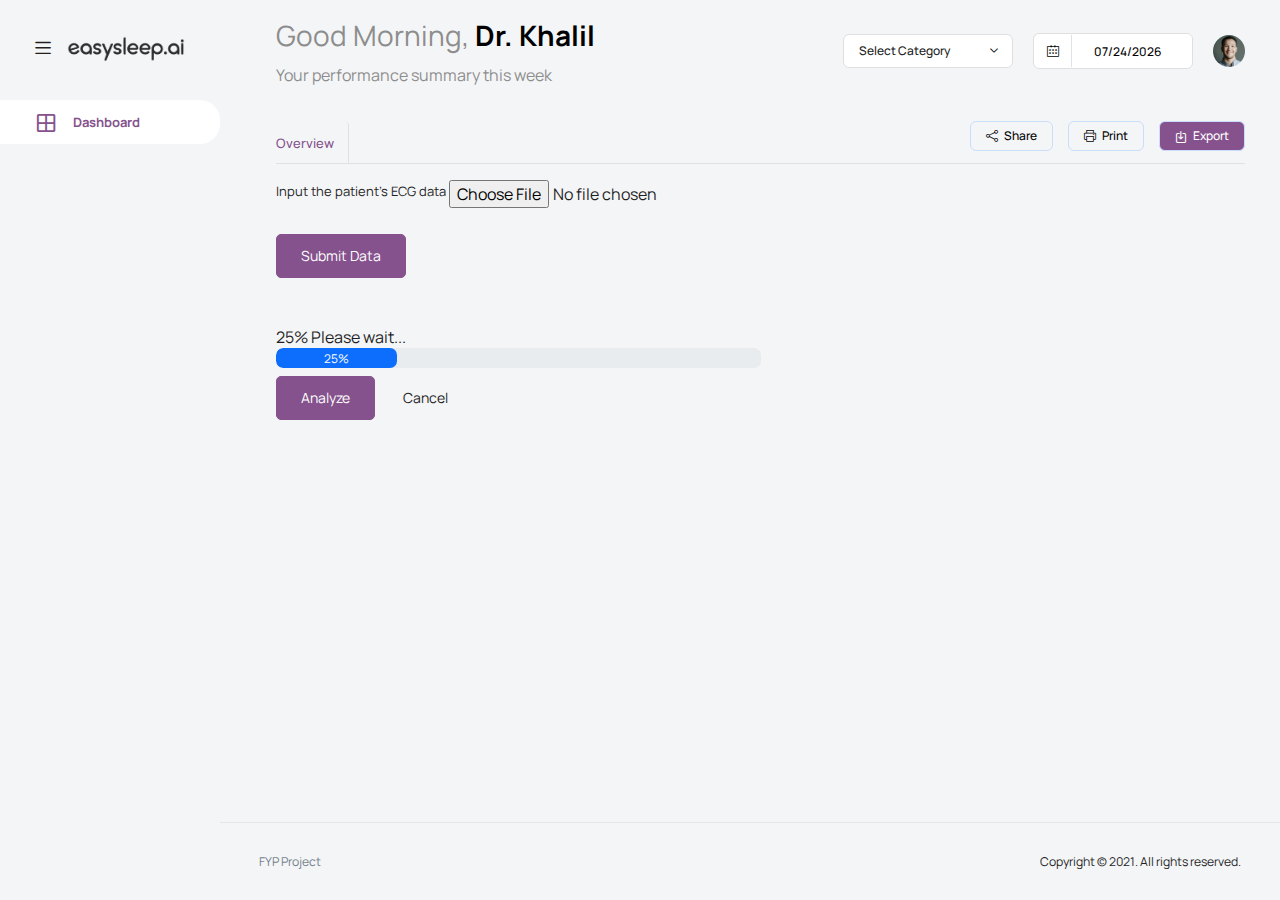
==== index.html @ 38a2d221 "Initial" ====
<!DOCTYPE html>
<html lang="en">

<head>
  <!-- Required meta tags -->
  <meta charset="utf-8">
  <meta name="viewport" content="width=device-width, initial-scale=1, shrink-to-fit=no">
  <title>EasySleep.ai</title>
  <!-- plugins:css -->
  <link rel="stylesheet" href="vendors/feather/feather.css">
  <link rel="stylesheet" href="vendors/mdi/css/materialdesignicons.min.css">
  <link rel="stylesheet" href="vendors/ti-icons/css/themify-icons.css">
  <link rel="stylesheet" href="vendors/typicons/typicons.css">
  <link rel="stylesheet" href="vendors/simple-line-icons/css/simple-line-icons.css">
  <link rel="stylesheet" href="vendors/css/vendor.bundle.base.css">
  <!-- endinject -->
  <!-- Plugin css for this page -->
  <link rel="stylesheet" href="vendors/datatables.net-bs4/dataTables.bootstrap4.css">
  <link rel="stylesheet" href="js/select.dataTables.min.css">
  <!-- End plugin css for this page -->
  <!-- inject:css -->
  <link rel="stylesheet" href="css/vertical-layout-light/style.css">
  <!-- endinject -->
  <link rel="shortcut icon" href="images/favicon.png" />
</head>
<body>
  <div class="container-scroller"> 
    <!-- partial:partials/_navbar.html -->
    <nav class="navbar default-layout col-lg-12 col-12 p-0 fixed-top d-flex align-items-top flex-row">
      <div class="text-center navbar-brand-wrapper d-flex align-items-center justify-content-start">
        <div class="me-3">
          <button class="navbar-toggler navbar-toggler align-self-center" type="button" data-bs-toggle="minimize">
            <span class="icon-menu"></span>
          </button>
        </div>
        <div>
          <a class="navbar-brand brand-logo" href="index.html">
            <img src="images/logo-b.png" alt="logo" />
          </a>
          <a class="navbar-brand brand-logo-mini" href="index.html">
            <img src="images/logo-mini.svg" alt="logo" />
          </a>
        </div>
      </div>
      <div class="navbar-menu-wrapper d-flex align-items-top"> 
        <ul class="navbar-nav">
          <li class="nav-item font-weight-semibold d-none d-lg-block ms-0">
            <h1 class="welcome-text">Good Morning, <span class="text-black fw-bold">Dr. Khalil</span></h1>
            <h3 class="welcome-sub-text">Your performance summary this week </h3>
          </li>
        </ul>
        <ul class="navbar-nav ms-auto">
          <li class="nav-item dropdown d-none d-lg-block">
            <a class="nav-link dropdown-bordered dropdown-toggle dropdown-toggle-split" id="messageDropdown" href="#" data-bs-toggle="dropdown" aria-expanded="false"> Select Category </a>
            <div class="dropdown-menu dropdown-menu-right navbar-dropdown preview-list pb-0" aria-labelledby="messageDropdown">
              <a class="dropdown-item py-3" >
                <p class="mb-0 font-weight-medium float-left">Select category</p>
              </a>
              <div class="dropdown-divider"></div>
              <a class="dropdown-item preview-item">
                <div class="preview-item-content flex-grow py-2">
                  <p class="preview-subject ellipsis font-weight-medium text-dark">Bootstrap Bundle </p>
                  <p class="fw-light small-text mb-0">This is a Bundle featuring 16 unique dashboards</p>
                </div>
              </a>
              <a class="dropdown-item preview-item">
                <div class="preview-item-content flex-grow py-2">
                  <p class="preview-subject ellipsis font-weight-medium text-dark">Angular Bundle</p>
                  <p class="fw-light small-text mb-0">Everything you’ll ever need for your Angular projects</p>
                </div>
              </a>
              <a class="dropdown-item preview-item">
                <div class="preview-item-content flex-grow py-2">
                  <p class="preview-subject ellipsis font-weight-medium text-dark">VUE Bundle</p>
                  <p class="fw-light small-text mb-0">Bundle of 6 Premium Vue Admin Dashboard</p>
                </div>
              </a>
              <a class="dropdown-item preview-item">
                <div class="preview-item-content flex-grow py-2">
                  <p class="preview-subject ellipsis font-weight-medium text-dark">React Bundle</p>
                  <p class="fw-light small-text mb-0">Bundle of 8 Premium React Admin Dashboard</p>
                </div>
              </a>
            </div>
          </li>
          <li class="nav-item d-none d-lg-block">
            <div id="datepicker-popup" class="input-group date datepicker navbar-date-picker">
              <span class="input-group-addon input-group-prepend border-right">
                <span class="icon-calendar input-group-text calendar-icon"></span>
              </span>
              <input type="text" class="form-control">
            </div>
          </li>
          <li class="nav-item dropdown d-none d-lg-block user-dropdown">
            <a class="nav-link" id="UserDropdown" href="#" data-bs-toggle="dropdown" aria-expanded="false">
              <img class="img-xs rounded-circle" src="images/faces/face8.jpg" alt="Profile image"> </a>
            <div class="dropdown-menu dropdown-menu-right navbar-dropdown" aria-labelledby="UserDropdown">
              <div class="dropdown-header text-center">
                <img class="img-md rounded-circle" src="images/faces/face8.jpg" alt="Profile image">
                <p class="mb-1 mt-3 font-weight-semibold">Arshad Khalil</p>
                <p class="fw-light text-muted mb-0">arshad.khalil@gmail.com</p>
              </div>
              <!-- <a class="dropdown-item"><i class="dropdown-item-icon mdi mdi-account-outline text-primary me-2"></i> My Profile <span class="badge badge-pill badge-danger">1</span></a>
              <a class="dropdown-item"><i class="dropdown-item-icon mdi mdi-message-text-outline text-primary me-2"></i> Messages</a>
              <a class="dropdown-item"><i class="dropdown-item-icon mdi mdi-calendar-check-outline text-primary me-2"></i> Activity</a>
              <a class="dropdown-item"><i class="dropdown-item-icon mdi mdi-help-circle-outline text-primary me-2"></i> FAQ</a> -->
              <a href="/pages/samples/login.html" class="dropdown-item"><i class="dropdown-item-icon mdi mdi-power text-primary me-2"></i>Sign Out</a>
            </div>
          </li>
        </ul>
        <button class="navbar-toggler navbar-toggler-right d-lg-none align-self-center" type="button" data-bs-toggle="offcanvas">
          <span class="mdi mdi-menu"></span>
        </button>
      </div>
    </nav>
    <!-- partial -->
    <div class="container-fluid page-body-wrapper">
      <!-- partial:partials/_settings-panel.html -->
      <div class="theme-setting-wrapper">
        <div id="theme-settings" class="settings-panel">
          <i class="settings-close ti-close"></i>
          <p class="settings-heading">SIDEBAR SKINS</p>
          <div class="sidebar-bg-options selected" id="sidebar-light-theme"><div class="img-ss rounded-circle bg-light border me-3"></div>Light</div>
          <div class="sidebar-bg-options" id="sidebar-dark-theme"><div class="img-ss rounded-circle bg-dark border me-3"></div>Dark</div>
          <p class="settings-heading mt-2">HEADER SKINS</p>
          <div class="color-tiles mx-0 px-4">
            <div class="tiles success"></div>
            <div class="tiles warning"></div>
            <div class="tiles danger"></div>
            <div class="tiles info"></div>
            <div class="tiles dark"></div>
            <div class="tiles default"></div>
          </div>
        </div>
      </div>
      <div id="right-sidebar" class="settings-panel">
        <i class="settings-close ti-close"></i>
        <ul class="nav nav-tabs border-top" id="setting-panel" role="tablist">
          <li class="nav-item">
            <a class="nav-link active" id="todo-tab" data-bs-toggle="tab" href="#todo-section" role="tab" aria-controls="todo-section" aria-expanded="true">TO DO LIST</a>
          </li>
          <li class="nav-item">
            <a class="nav-link" id="chats-tab" data-bs-toggle="tab" href="#chats-section" role="tab" aria-controls="chats-section">CHATS</a>
          </li>
        </ul>
        <div class="tab-content" id="setting-content">
          <div class="tab-pane fade show active scroll-wrapper" id="todo-section" role="tabpanel" aria-labelledby="todo-section">
            <div class="add-items d-flex px-3 mb-0">
              <form class="form w-100">
                <div class="form-group d-flex">
                  <input type="text" class="form-control todo-list-input" placeholder="Add To-do">
                  <button type="submit" class="add btn btn-primary todo-list-add-btn" id="add-task">Add</button>
                </div>
              </form>
            </div>
            <div class="list-wrapper px-3">
              <ul class="d-flex flex-column-reverse todo-list">
                <li>
                  <div class="form-check">
                    <label class="form-check-label">
                      <input class="checkbox" type="checkbox">
                      Team review meeting at 3.00 PM
                    </label>
                  </div>
                  <i class="remove ti-close"></i>
                </li>
                <li>
                  <div class="form-check">
                    <label class="form-check-label">
                      <input class="checkbox" type="checkbox">
                      Prepare for presentation
                    </label>
                  </div>
                  <i class="remove ti-close"></i>
                </li>
                <li>
                  <div class="form-check">
                    <label class="form-check-label">
                      <input class="checkbox" type="checkbox">
                      Resolve all the low priority tickets due today
                    </label>
                  </div>
                  <i class="remove ti-close"></i>
                </li>
                <li class="completed">
                  <div class="form-check">
                    <label class="form-check-label">
                      <input class="checkbox" type="checkbox" checked>
                      Schedule meeting for next week
                    </label>
                  </div>
                  <i class="remove ti-close"></i>
                </li>
                <li class="completed">
                  <div class="form-check">
                    <label class="form-check-label">
                      <input class="checkbox" type="checkbox" checked>
                      Project review
                    </label>
                  </div>
                  <i class="remove ti-close"></i>
                </li>
              </ul>
            </div>
            <h4 class="px-3 text-muted mt-5 fw-light mb-0">Events</h4>
            <div class="events pt-4 px-3">
              <div class="wrapper d-flex mb-2">
                <i class="ti-control-record text-primary me-2"></i>
                <span>Feb 11 2018</span>
              </div>
              <p class="mb-0 font-weight-thin text-gray">Creating component page build a js</p>
              <p class="text-gray mb-0">The total number of sessions</p>
            </div>
            <div class="events pt-4 px-3">
              <div class="wrapper d-flex mb-2">
                <i class="ti-control-record text-primary me-2"></i>
                <span>Feb 7 2018</span>
              </div>
              <p class="mb-0 font-weight-thin text-gray">Meeting with Alisa</p>
              <p class="text-gray mb-0 ">Call Sarah Graves</p>
            </div>
          </div>
          <!-- To do section tab ends -->
          <div class="tab-pane fade" id="chats-section" role="tabpanel" aria-labelledby="chats-section">
            <div class="d-flex align-items-center justify-content-between border-bottom">
              <p class="settings-heading border-top-0 mb-3 pl-3 pt-0 border-bottom-0 pb-0">Friends</p>
              <small class="settings-heading border-top-0 mb-3 pt-0 border-bottom-0 pb-0 pr-3 fw-normal">See All</small>
            </div>
            <ul class="chat-list">
              <li class="list active">
                <div class="profile"><img src="images/faces/face1.jpg" alt="image"><span class="online"></span></div>
                <div class="info">
                  <p>Thomas Douglas</p>
                  <p>Available</p>
                </div>
                <small class="text-muted my-auto">19 min</small>
              </li>
              <li class="list">
                <div class="profile"><img src="images/faces/face2.jpg" alt="image"><span class="offline"></span></div>
                <div class="info">
                  <div class="wrapper d-flex">
                    <p>Catherine</p>
                  </div>
                  <p>Away</p>
                </div>
                <div class="badge badge-success badge-pill my-auto mx-2">4</div>
                <small class="text-muted my-auto">23 min</small>
              </li>
              <li class="list">
                <div class="profile"><img src="images/faces/face3.jpg" alt="image"><span class="online"></span></div>
                <div class="info">
                  <p>Daniel Russell</p>
                  <p>Available</p>
                </div>
                <small class="text-muted my-auto">14 min</small>
              </li>
              <li class="list">
                <div class="profile"><img src="images/faces/face4.jpg" alt="image"><span class="offline"></span></div>
                <div class="info">
                  <p>James Richardson</p>
                  <p>Away</p>
                </div>
                <small class="text-muted my-auto">2 min</small>
              </li>
              <li class="list">
                <div class="profile"><img src="images/faces/face5.jpg" alt="image"><span class="online"></span></div>
                <div class="info">
                  <p>Madeline Kennedy</p>
                  <p>Available</p>
                </div>
                <small class="text-muted my-auto">5 min</small>
              </li>
              <li class="list">
                <div class="profile"><img src="images/faces/face6.jpg" alt="image"><span class="online"></span></div>
                <div class="info">
                  <p>Sarah Graves</p>
                  <p>Available</p>
                </div>
                <small class="text-muted my-auto">47 min</small>
              </li>
            </ul>
          </div>
          <!-- chat tab ends -->
        </div>
      </div>
      <!-- partial -->
      <!-- partial:partials/_sidebar.html -->
      <nav class="sidebar sidebar-offcanvas" id="sidebar">
        <ul class="nav">
          <li class="nav-item">
            <a class="nav-link" href="index.html">
              <i class="mdi mdi-grid-large menu-icon"></i>
              <span class="menu-title">Dashboard</span>
            </a>
          </li>
        </ul>
      </nav>
      <!-- partial -->
      <div class="main-panel">
        <div class="content-wrapper">
          <div class="row">
            <div class="col-sm-12">
              <div class="home-tab">
                <div class="d-sm-flex align-items-center justify-content-between border-bottom">
                  <ul class="nav nav-tabs" role="tablist">
                    <li class="nav-item">
                      <a class="nav-link active ps-0" id="home-tab" data-bs-toggle="tab" href="#overview" role="tab" aria-controls="overview" aria-selected="true">Overview</a>
                    </li>
                  </ul>
                  <div>
                    <div class="btn-wrapper">
                      <a href="#" class="btn btn-otline-dark align-items-center"><i class="icon-share"></i> Share</a>
                      <a href="#" class="btn btn-otline-dark"><i class="icon-printer"></i> Print</a>
                      <a href="#" class="btn btn-primary text-white me-0"><i class="icon-download"></i> Export</a>
                    </div>
                  </div>
                </div>
              </div>
            </div>
            <div class="pt-3">
            <form>
              <div class="form-group">
                <label for="exampleFormControlFile1">Input the patient's ECG data</label>
                <input type="file" class="form-control-file bt" id="exampleFormControlFile1">
              </div>
            </form>
            <a class="btn btn-block btn-primary auth-form-btn" href="">Submit Data</a>
            <div class="clearfix"></div>
            <div class="pt-5 col-6">
              <div class="span4">
                25% <span class="pull-right">Please wait...</span>
              <div class="progress">
                <div class="progress-bar progress-lg " role="progressbar" style="width: 25%;" aria-valuenow="25" aria-valuemin="0" aria-valuemax="100">25%</div>
              </div>
                <p class="pt-2">
                  <button class="btn btn-primary" type="button">Analyze</button>
                  <button class="btn btn-mini" type="button">Cancel</button>
                </p>
              </div>
            </div>
          </div>
          
          </div>
        </div>
        <!-- content-wrapper ends -->
        <!-- partial:partials/_footer.html -->
        <footer class="footer">
          <div class="d-sm-flex justify-content-center justify-content-sm-between">
            <span class="text-muted text-center text-sm-left d-block d-sm-inline-block">FYP Project</span>
            <span class="float-none float-sm-right d-block mt-1 mt-sm-0 text-center">Copyright © 2021. All rights reserved.</span>
          </div>
        </footer>
        <!-- partial -->
      </div>
      <!-- main-panel ends -->
    </div>
    <!-- page-body-wrapper ends -->
  </div>
  <!-- container-scroller -->

  <!-- plugins:js -->
  <script src="vendors/js/vendor.bundle.base.js"></script>
  <!-- endinject -->
  <!-- Plugin js for this page -->
  <script src="vendors/chart.js/Chart.min.js"></script>
  <script src="vendors/bootstrap-datepicker/bootstrap-datepicker.min.js"></script>
  <script src="vendors/progressbar.js/progressbar.min.js"></script>

  <!-- End plugin js for this page -->
  <!-- inject:js -->
  <script src="js/off-canvas.js"></script>
  <script src="js/hoverable-collapse.js"></script>
  <script src="js/template.js"></script>
  <script src="js/settings.js"></script>
  <script src="js/todolist.js"></script>
  <!-- endinject -->
  <!-- Custom js for this page-->
  <script src="js/dashboard.js"></script>
  <script src="js/Chart.roundedBarCharts.js"></script>
  <!-- End custom js for this page-->
</body>

</html>
---- vendors/feather/feather.css ----
@charset "UTF-8";
 
@font-face {
  font-family: "feather";
  src:url("fonts/feather-webfont.eot");
  src:url("fonts/feather-webfont.eot?#iefix") format("embedded-opentype"),
    url("fonts/feather-webfont.woff") format("woff"),
    url("fonts/feather-webfont.ttf") format("truetype"),
    url("fonts/feather-webfont.svg#feather") format("svg");
  font-weight: normal;
  font-style: normal;
}

/* Character Mapping Method */
 
[data-icon]:before {
  display: inline-block;
  font-family: "feather";
  content: attr(data-icon);
  font-style: normal;
  font-weight: normal;
  font-variant: normal;
  text-transform: none;
  speak: none;
  line-height: 1;
  -webkit-font-smoothing: antialiased;
  -moz-osx-font-smoothing: grayscale;
}

/* CSS Class Mapping Method */
 
[class^="icon-"],
[class*=" icon-"] {
  display: inline-block;
  font-family: "feather";
  font-style: normal;
  font-weight: normal;
  font-variant: normal;
  text-transform: none;
  speak: none;
  line-height: 1;
  -webkit-font-smoothing: antialiased;
  -moz-osx-font-smoothing: grayscale;
}

.icon-eye:before {
  content: "\e000";
}

.icon-paper-clip:before {
  content: "\e001";
}

.icon-mail:before {
  content: "\e002";
}

.icon-mail:before {
  content: "\e002";
}

.icon-toggle:before {
  content: "\e003";
}

.icon-layout:before {
  content: "\e004";
}

.icon-link:before {
  content: "\e005";
}

.icon-bell:before {
  content: "\e006";
}

.icon-lock:before {
  content: "\e007";
}

.icon-unlock:before {
  content: "\e008";
}

.icon-ribbon:before {
  content: "\e009";
}

.icon-image:before {
  content: "\e010";
}

.icon-signal:before {
  content: "\e011";
}

.icon-target:before {
  content: "\e012";
}

.icon-clipboard:before {
  content: "\e013";
}

.icon-clock:before {
  content: "\e014";
}

.icon-clock:before {
  content: "\e014";
}

.icon-watch:before {
  content: "\e015";
}

.icon-air-play:before {
  content: "\e016";
}

.icon-camera:before {
  content: "\e017";
}

.icon-video:before {
  content: "\e018";
}

.icon-disc:before {
  content: "\e019";
}

.icon-printer:before {
  content: "\e020";
}

.icon-monitor:before {
  content: "\e021";
}

.icon-server:before {
  content: "\e022";
}

.icon-cog:before {
  content: "\e023";
}

.icon-heart:before {
  content: "\e024";
}

.icon-paragraph:before {
  content: "\e025";
}

.icon-align-justify:before {
  content: "\e026";
}

.icon-align-left:before {
  content: "\e027";
}

.icon-align-center:before {
  content: "\e028";
}

.icon-align-right:before {
  content: "\e029";
}

.icon-book:before {
  content: "\e030";
}

.icon-layers:before {
  content: "\e031";
}

.icon-stack:before {
  content: "\e032";
}

.icon-stack-2:before {
  content: "\e033";
}

.icon-paper:before {
  content: "\e034";
}

.icon-paper-stack:before {
  content: "\e035";
}

.icon-search:before {
  content: "\e036";
}

.icon-zoom-in:before {
  content: "\e037";
}

.icon-zoom-out:before {
  content: "\e038";
}

.icon-reply:before {
  content: "\e039";
}

.icon-circle-plus:before {
  content: "\e040";
}

.icon-circle-minus:before {
  content: "\e041";
}

.icon-circle-check:before {
  content: "\e042";
}

.icon-circle-cross:before {
  content: "\e043";
}

.icon-square-plus:before {
  content: "\e044";
}

.icon-square-minus:before {
  content: "\e045";
}

.icon-square-check:before {
  content: "\e046";
}

.icon-square-cross:before {
  content: "\e047";
}

.icon-microphone:before {
  content: "\e048";
}

.icon-record:before {
  content: "\e049";
}

.icon-skip-back:before {
  content: "\e050";
}

.icon-rewind:before {
  content: "\e051";
}

.icon-play:before {
  content: "\e052";
}

.icon-pause:before {
  content: "\e053";
}

.icon-stop:before {
  content: "\e054";
}

.icon-fast-forward:before {
  content: "\e055";
}

.icon-skip-forward:before {
  content: "\e056";
}

.icon-shuffle:before {
  content: "\e057";
}

.icon-repeat:before {
  content: "\e058";
}

.icon-folder:before {
  content: "\e059";
}

.icon-umbrella:before {
  content: "\e060";
}

.icon-moon:before {
  content: "\e061";
}

.icon-thermometer:before {
  content: "\e062";
}

.icon-drop:before {
  content: "\e063";
}

.icon-sun:before {
  content: "\e064";
}

.icon-cloud:before {
  content: "\e065";
}

.icon-cloud-upload:before {
  content: "\e066";
}

.icon-cloud-download:before {
  content: "\e067";
}

.icon-upload:before {
  content: "\e068";
}

.icon-download:before {
  content: "\e069";
}

.icon-location:before {
  content: "\e070";
}

.icon-location-2:before {
  content: "\e071";
}

.icon-map:before {
  content: "\e072";
}

.icon-battery:before {
  content: "\e073";
}

.icon-head:before {
  content: "\e074";
}

.icon-briefcase:before {
  content: "\e075";
}

.icon-speech-bubble:before {
  content: "\e076";
}

.icon-anchor:before {
  content: "\e077";
}

.icon-globe:before {
  content: "\e078";
}

.icon-box:before {
  content: "\e079";
}

.icon-reload:before {
  content: "\e080";
}

.icon-share:before {
  content: "\e081";
}

.icon-marquee:before {
  content: "\e082";
}

.icon-marquee-plus:before {
  content: "\e083";
}

.icon-marquee-minus:before {
  content: "\e084";
}

.icon-tag:before {
  content: "\e085";
}

.icon-power:before {
  content: "\e086";
}

.icon-command:before {
  content: "\e087";
}

.icon-alt:before {
  content: "\e088";
}

.icon-esc:before {
  content: "\e089";
}

.icon-bar-graph:before {
  content: "\e090";
}

.icon-bar-graph-2:before {
  content: "\e091";
}

.icon-pie-graph:before {
  content: "\e092";
}

.icon-star:before {
  content: "\e093";
}

.icon-arrow-left:before {
  content: "\e094";
}

.icon-arrow-right:before {
  content: "\e095";
}

.icon-arrow-up:before {
  content: "\e096";
}

.icon-arrow-down:before {
  content: "\e097";
}

.icon-volume:before {
  content: "\e098";
}

.icon-mute:before {
  content: "\e099";
}

.icon-content-right:before {
  content: "\e100";
}

.icon-content-left:before {
  content: "\e101";
}

.icon-grid:before {
  content: "\e102";
}

.icon-grid-2:before {
  content: "\e103";
}

.icon-columns:before {
  content: "\e104";
}

.icon-loader:before {
  content: "\e105";
}

.icon-bag:before {
  content: "\e106";
}

.icon-ban:before {
  content: "\e107";
}

.icon-flag:before {
  content: "\e108";
}

.icon-trash:before {
  content: "\e109";
}

.icon-expand:before {
  content: "\e110";
}

.icon-contract:before {
  content: "\e111";
}

.icon-maximize:before {
  content: "\e112";
}

.icon-minimize:before {
  content: "\e113";
}

.icon-plus:before {
  content: "\e114";
}

.icon-minus:before {
  content: "\e115";
}

.icon-check:before {
  content: "\e116";
}

.icon-cross:before {
  content: "\e117";
}

.icon-move:before {
  content: "\e118";
}

.icon-delete:before {
  content: "\e119";
}

.icon-menu:before {
  content: "\e120";
}

.icon-archive:before {
  content: "\e121";
}

.icon-inbox:before {
  content: "\e122";
}

.icon-outbox:before {
  content: "\e123";
}

.icon-file:before {
  content: "\e124";
}

.icon-file-add:before {
  content: "\e125";
}

.icon-file-subtract:before {
  content: "\e126";
}

.icon-help:before {
  content: "\e127";
}

.icon-open:before {
  content: "\e128";
}

.icon-ellipsis:before {
  content: "\e129";
}
---- vendors/ti-icons/css/themify-icons.css ----
@font-face {
	font-family: 'themify';
	src:url('../fonts/themify.eot');
	src:url('../fonts/themify.eot?#iefix') format('embedded-opentype'),
		url('../fonts/themify.woff') format('woff'),
		url('../fonts/themify.ttf') format('truetype'),
		url('../fonts/themify.svg') format('svg');
	font-weight: normal;
	font-style: normal;
}

[class^="ti-"], [class*=" ti-"] {
	font-family: 'themify';
	speak: none;
	font-style: normal;
	font-weight: normal;
	font-variant: normal;
	text-transform: none;
	line-height: 1;

	/* Better Font Rendering =========== */
	-webkit-font-smoothing: antialiased;
	-moz-osx-font-smoothing: grayscale;
}

.ti-wand:before {
	content: "\e600";
}
.ti-volume:before {
	content: "\e601";
}
.ti-user:before {
	content: "\e602";
}
.ti-unlock:before {
	content: "\e603";
}
.ti-unlink:before {
	content: "\e604";
}
.ti-trash:before {
	content: "\e605";
}
.ti-thought:before {
	content: "\e606";
}
.ti-target:before {
	content: "\e607";
}
.ti-tag:before {
	content: "\e608";
}
.ti-tablet:before {
	content: "\e609";
}
.ti-star:before {
	content: "\e60a";
}
.ti-spray:before {
	content: "\e60b";
}
.ti-signal:before {
	content: "\e60c";
}
.ti-shopping-cart:before {
	content: "\e60d";
}
.ti-shopping-cart-full:before {
	content: "\e60e";
}
.ti-settings:before {
	content: "\e60f";
}
.ti-search:before {
	content: "\e610";
}
.ti-zoom-in:before {
	content: "\e611";
}
.ti-zoom-out:before {
	content: "\e612";
}
.ti-cut:before {
	content: "\e613";
}
.ti-ruler:before {
	content: "\e614";
}
.ti-ruler-pencil:before {
	content: "\e615";
}
.ti-ruler-alt:before {
	content: "\e616";
}
.ti-bookmark:before {
	content: "\e617";
}
.ti-bookmark-alt:before {
	content: "\e618";
}
.ti-reload:before {
	content: "\e619";
}
.ti-plus:before {
	content: "\e61a";
}
.ti-pin:before {
	content: "\e61b";
}
.ti-pencil:before {
	content: "\e61c";
}
.ti-pencil-alt:before {
	content: "\e61d";
}
.ti-paint-roller:before {
	content: "\e61e";
}
.ti-paint-bucket:before {
	content: "\e61f";
}
.ti-na:before {
	content: "\e620";
}
.ti-mobile:before {
	content: "\e621";
}
.ti-minus:before {
	content: "\e622";
}
.ti-medall:before {
	content: "\e623";
}
.ti-medall-alt:before {
	content: "\e624";
}
.ti-marker:before {
	content: "\e625";
}
.ti-marker-alt:before {
	content: "\e626";
}
.ti-arrow-up:before {
	content: "\e627";
}
.ti-arrow-right:before {
	content: "\e628";
}
.ti-arrow-left:before {
	content: "\e629";
}
.ti-arrow-down:before {
	content: "\e62a";
}
.ti-lock:before {
	content: "\e62b";
}
.ti-location-arrow:before {
	content: "\e62c";
}
.ti-link:before {
	content: "\e62d";
}
.ti-layout:before {
	content: "\e62e";
}
.ti-layers:before {
	content: "\e62f";
}
.ti-layers-alt:before {
	content: "\e630";
}
.ti-key:before {
	content: "\e631";
}
.ti-import:before {
	content: "\e632";
}
.ti-image:before {
	content: "\e633";
}
.ti-heart:before {
	content: "\e634";
}
.ti-heart-broken:before {
	content: "\e635";
}
.ti-hand-stop:before {
	content: "\e636";
}
.ti-hand-open:before {
	content: "\e637";
}
.ti-hand-drag:before {
	content: "\e638";
}
.ti-folder:before {
	content: "\e639";
}
.ti-flag:before {
	content: "\e63a";
}
.ti-flag-alt:before {
	content: "\e63b";
}
.ti-flag-alt-2:before {
	content: "\e63c";
}
.ti-eye:before {
	content: "\e63d";
}
.ti-export:before {
	content: "\e63e";
}
.ti-exchange-vertical:before {
	content: "\e63f";
}
.ti-desktop:before {
	content: "\e640";
}
.ti-cup:before {
	content: "\e641";
}
.ti-crown:before {
	content: "\e642";
}
.ti-comments:before {
	content: "\e643";
}
.ti-comment:before {
	content: "\e644";
}
.ti-comment-alt:before {
	content: "\e645";
}
.ti-close:before {
	content: "\e646";
}
.ti-clip:before {
	content: "\e647";
}
.ti-angle-up:before {
	content: "\e648";
}
.ti-angle-right:before {
	content: "\e649";
}
.ti-angle-left:before {
	content: "\e64a";
}
.ti-angle-down:before {
	content: "\e64b";
}
.ti-check:before {
	content: "\e64c";
}
.ti-check-box:before {
	content: "\e64d";
}
.ti-camera:before {
	content: "\e64e";
}
.ti-announcement:before {
	content: "\e64f";
}
.ti-brush:before {
	content: "\e650";
}
.ti-briefcase:before {
	content: "\e651";
}
.ti-bolt:before {
	content: "\e652";
}
.ti-bolt-alt:before {
	content: "\e653";
}
.ti-blackboard:before {
	content: "\e654";
}
.ti-bag:before {
	content: "\e655";
}
.ti-move:before {
	content: "\e656";
}
.ti-arrows-vertical:before {
	content: "\e657";
}
.ti-arrows-horizontal:before {
	content: "\e658";
}
.ti-fullscreen:before {
	content: "\e659";
}
.ti-arrow-top-right:before {
	content: "\e65a";
}
.ti-arrow-top-left:before {
	content: "\e65b";
}
.ti-arrow-circle-up:before {
	content: "\e65c";
}
.ti-arrow-circle-right:before {
	content: "\e65d";
}
.ti-arrow-circle-left:before {
	content: "\e65e";
}
.ti-arrow-circle-down:before {
	content: "\e65f";
}
.ti-angle-double-up:before {
	content: "\e660";
}
.ti-angle-double-right:before {
	content: "\e661";
}
.ti-angle-double-left:before {
	content: "\e662";
}
.ti-angle-double-down:before {
	content: "\e663";
}
.ti-zip:before {
	content: "\e664";
}
.ti-world:before {
	content: "\e665";
}
.ti-wheelchair:before {
	content: "\e666";
}
.ti-view-list:before {
	content: "\e667";
}
.ti-view-list-alt:before {
	content: "\e668";
}
.ti-view-grid:before {
	content: "\e669";
}
.ti-uppercase:before {
	content: "\e66a";
}
.ti-upload:before {
	content: "\e66b";
}
.ti-underline:before {
	content: "\e66c";
}
.ti-truck:before {
	content: "\e66d";
}
.ti-timer:before {
	content: "\e66e";
}
.ti-ticket:before {
	content: "\e66f";
}
.ti-thumb-up:before {
	content: "\e670";
}
.ti-thumb-down:before {
	content: "\e671";
}
.ti-text:before {
	content: "\e672";
}
.ti-stats-up:before {
	content: "\e673";
}
.ti-stats-down:before {
	content: "\e674";
}
.ti-split-v:before {
	content: "\e675";
}
.ti-split-h:before {
	content: "\e676";
}
.ti-smallcap:before {
	content: "\e677";
}
.ti-shine:before {
	content: "\e678";
}
.ti-shift-right:before {
	content: "\e679";
}
.ti-shift-left:before {
	content: "\e67a";
}
.ti-shield:before {
	content: "\e67b";
}
.ti-notepad:before {
	content: "\e67c";
}
.ti-server:before {
	content: "\e67d";
}
.ti-quote-right:before {
	content: "\e67e";
}
.ti-quote-left:before {
	content: "\e67f";
}
.ti-pulse:before {
	content: "\e680";
}
.ti-printer:before {
	content: "\e681";
}
.ti-power-off:before {
	content: "\e682";
}
.ti-plug:before {
	content: "\e683";
}
.ti-pie-chart:before {
	content: "\e684";
}
.ti-paragraph:before {
	content: "\e685";
}
.ti-panel:before {
	content: "\e686";
}
.ti-package:before {
	content: "\e687";
}
.ti-music:before {
	content: "\e688";
}
.ti-music-alt:before {
	content: "\e689";
}
.ti-mouse:before {
	content: "\e68a";
}
.ti-mouse-alt:before {
	content: "\e68b";
}
.ti-money:before {
	content: "\e68c";
}
.ti-microphone:before {
	content: "\e68d";
}
.ti-menu:before {
	content: "\e68e";
}
.ti-menu-alt:before {
	content: "\e68f";
}
.ti-map:before {
	content: "\e690";
}
.ti-map-alt:before {
	content: "\e691";
}
.ti-loop:before {
	content: "\e692";
}
.ti-location-pin:before {
	content: "\e693";
}
.ti-list:before {
	content: "\e694";
}
.ti-light-bulb:before {
	content: "\e695";
}
.ti-Italic:before {
	content: "\e696";
}
.ti-info:before {
	content: "\e697";
}
.ti-infinite:before {
	content: "\e698";
}
.ti-id-badge:before {
	content: "\e699";
}
.ti-hummer:before {
	content: "\e69a";
}
.ti-home:before {
	content: "\e69b";
}
.ti-help:before {
	content: "\e69c";
}
.ti-headphone:before {
	content: "\e69d";
}
.ti-harddrives:before {
	content: "\e69e";
}
.ti-harddrive:before {
	content: "\e69f";
}
.ti-gift:before {
	content: "\e6a0";
}
.ti-game:before {
	content: "\e6a1";
}
.ti-filter:before {
	content: "\e6a2";
}
.ti-files:before {
	content: "\e6a3";
}
.ti-file:before {
	content: "\e6a4";
}
.ti-eraser:before {
	content: "\e6a5";
}
.ti-envelope:before {
	content: "\e6a6";
}
.ti-download:before {
	content: "\e6a7";
}
.ti-direction:before {
	content: "\e6a8";
}
.ti-direction-alt:before {
	content: "\e6a9";
}
.ti-dashboard:before {
	content: "\e6aa";
}
.ti-control-stop:before {
	content: "\e6ab";
}
.ti-control-shuffle:before {
	content: "\e6ac";
}
.ti-control-play:before {
	content: "\e6ad";
}
.ti-control-pause:before {
	content: "\e6ae";
}
.ti-control-forward:before {
	content: "\e6af";
}
.ti-control-backward:before {
	content: "\e6b0";
}
.ti-cloud:before {
	content: "\e6b1";
}
.ti-cloud-up:before {
	content: "\e6b2";
}
.ti-cloud-down:before {
	content: "\e6b3";
}
.ti-clipboard:before {
	content: "\e6b4";
}
.ti-car:before {
	content: "\e6b5";
}
.ti-calendar:before {
	content: "\e6b6";
}
.ti-book:before {
	content: "\e6b7";
}
.ti-bell:before {
	content: "\e6b8";
}
.ti-basketball:before {
	content: "\e6b9";
}
.ti-bar-chart:before {
	content: "\e6ba";
}
.ti-bar-chart-alt:before {
	content: "\e6bb";
}
.ti-back-right:before {
	content: "\e6bc";
}
.ti-back-left:before {
	content: "\e6bd";
}
.ti-arrows-corner:before {
	content: "\e6be";
}
.ti-archive:before {
	content: "\e6bf";
}
.ti-anchor:before {
	content: "\e6c0";
}
.ti-align-right:before {
	content: "\e6c1";
}
.ti-align-left:before {
	content: "\e6c2";
}
.ti-align-justify:before {
	content: "\e6c3";
}
.ti-align-center:before {
	content: "\e6c4";
}
.ti-alert:before {
	content: "\e6c5";
}
.ti-alarm-clock:before {
	content: "\e6c6";
}
.ti-agenda:before {
	content: "\e6c7";
}
.ti-write:before {
	content: "\e6c8";
}
.ti-window:before {
	content: "\e6c9";
}
.ti-widgetized:before {
	content: "\e6ca";
}
.ti-widget:before {
	content: "\e6cb";
}
.ti-widget-alt:before {
	content: "\e6cc";
}
.ti-wallet:before {
	content: "\e6cd";
}
.ti-video-clapper:before {
	content: "\e6ce";
}
.ti-video-camera:before {
	content: "\e6cf";
}
.ti-vector:before {
	content: "\e6d0";
}
.ti-themify-logo:before {
	content: "\e6d1";
}
.ti-themify-favicon:before {
	content: "\e6d2";
}
.ti-themify-favicon-alt:before {
	content: "\e6d3";
}
.ti-support:before {
	content: "\e6d4";
}
.ti-stamp:before {
	content: "\e6d5";
}
.ti-split-v-alt:before {
	content: "\e6d6";
}
.ti-slice:before {
	content: "\e6d7";
}
.ti-shortcode:before {
	content: "\e6d8";
}
.ti-shift-right-alt:before {
	content: "\e6d9";
}
.ti-shift-left-alt:before {
	content: "\e6da";
}
.ti-ruler-alt-2:before {
	content: "\e6db";
}
.ti-receipt:before {
	content: "\e6dc";
}
.ti-pin2:before {
	content: "\e6dd";
}
.ti-pin-alt:before {
	content: "\e6de";
}
.ti-pencil-alt2:before {
	content: "\e6df";
}
.ti-palette:before {
	content: "\e6e0";
}
.ti-more:before {
	content: "\e6e1";
}
.ti-more-alt:before {
	content: "\e6e2";
}
.ti-microphone-alt:before {
	content: "\e6e3";
}
.ti-magnet:before {
	content: "\e6e4";
}
.ti-line-double:before {
	content: "\e6e5";
}
.ti-line-dotted:before {
	content: "\e6e6";
}
.ti-line-dashed:before {
	content: "\e6e7";
}
.ti-layout-width-full:before {
	content: "\e6e8";
}
.ti-layout-width-default:before {
	content: "\e6e9";
}
.ti-layout-width-default-alt:before {
	content: "\e6ea";
}
.ti-layout-tab:before {
	content: "\e6eb";
}
.ti-layout-tab-window:before {
	content: "\e6ec";
}
.ti-layout-tab-v:before {
	content: "\e6ed";
}
.ti-layout-tab-min:before {
	content: "\e6ee";
}
.ti-layout-slider:before {
	content: "\e6ef";
}
.ti-layout-slider-alt:before {
	content: "\e6f0";
}
.ti-layout-sidebar-right:before {
	content: "\e6f1";
}
.ti-layout-sidebar-none:before {
	content: "\e6f2";
}
.ti-layout-sidebar-left:before {
	content: "\e6f3";
}
.ti-layout-placeholder:before {
	content: "\e6f4";
}
.ti-layout-menu:before {
	content: "\e6f5";
}
.ti-layout-menu-v:before {
	content: "\e6f6";
}
.ti-layout-menu-separated:before {
	content: "\e6f7";
}
.ti-layout-menu-full:before {
	content: "\e6f8";
}
.ti-layout-media-right-alt:before {
	content: "\e6f9";
}
.ti-layout-media-right:before {
	content: "\e6fa";
}
.ti-layout-media-overlay:before {
	content: "\e6fb";
}
.ti-layout-media-overlay-alt:before {
	content: "\e6fc";
}
.ti-layout-media-overlay-alt-2:before {
	content: "\e6fd";
}
.ti-layout-media-left-alt:before {
	content: "\e6fe";
}
.ti-layout-media-left:before {
	content: "\e6ff";
}
.ti-layout-media-center-alt:before {
	content: "\e700";
}
.ti-layout-media-center:before {
	content: "\e701";
}
.ti-layout-list-thumb:before {
	content: "\e702";
}
.ti-layout-list-thumb-alt:before {
	content: "\e703";
}
.ti-layout-list-post:before {
	content: "\e704";
}
.ti-layout-list-large-image:before {
	content: "\e705";
}
.ti-layout-line-solid:before {
	content: "\e706";
}
.ti-layout-grid4:before {
	content: "\e707";
}
.ti-layout-grid3:before {
	content: "\e708";
}
.ti-layout-grid2:before {
	content: "\e709";
}
.ti-layout-grid2-thumb:before {
	content: "\e70a";
}
.ti-layout-cta-right:before {
	content: "\e70b";
}
.ti-layout-cta-left:before {
	content: "\e70c";
}
.ti-layout-cta-center:before {
	content: "\e70d";
}
.ti-layout-cta-btn-right:before {
	content: "\e70e";
}
.ti-layout-cta-btn-left:before {
	content: "\e70f";
}
.ti-layout-column4:before {
	content: "\e710";
}
.ti-layout-column3:before {
	content: "\e711";
}
.ti-layout-column2:before {
	content: "\e712";
}
.ti-layout-accordion-separated:before {
	content: "\e713";
}
.ti-layout-accordion-merged:before {
	content: "\e714";
}
.ti-layout-accordion-list:before {
	content: "\e715";
}
.ti-ink-pen:before {
	content: "\e716";
}
.ti-info-alt:before {
	content: "\e717";
}
.ti-help-alt:before {
	content: "\e718";
}
.ti-headphone-alt:before {
	content: "\e719";
}
.ti-hand-point-up:before {
	content: "\e71a";
}
.ti-hand-point-right:before {
	content: "\e71b";
}
.ti-hand-point-left:before {
	content: "\e71c";
}
.ti-hand-point-down:before {
	content: "\e71d";
}
.ti-gallery:before {
	content: "\e71e";
}
.ti-face-smile:before {
	content: "\e71f";
}
.ti-face-sad:before {
	content: "\e720";
}
.ti-credit-card:before {
	content: "\e721";
}
.ti-control-skip-forward:before {
	content: "\e722";
}
.ti-control-skip-backward:before {
	content: "\e723";
}
.ti-control-record:before {
	content: "\e724";
}
.ti-control-eject:before {
	content: "\e725";
}
.ti-comments-smiley:before {
	content: "\e726";
}
.ti-brush-alt:before {
	content: "\e727";
}
.ti-youtube:before {
	content: "\e728";
}
.ti-vimeo:before {
	content: "\e729";
}
.ti-twitter:before {
	content: "\e72a";
}
.ti-time:before {
	content: "\e72b";
}
.ti-tumblr:before {
	content: "\e72c";
}
.ti-skype:before {
	content: "\e72d";
}
.ti-share:before {
	content: "\e72e";
}
.ti-share-alt:before {
	content: "\e72f";
}
.ti-rocket:before {
	content: "\e730";
}
.ti-pinterest:before {
	content: "\e731";
}
.ti-new-window:before {
	content: "\e732";
}
.ti-microsoft:before {
	content: "\e733";
}
.ti-list-ol:before {
	content: "\e734";
}
.ti-linkedin:before {
	content: "\e735";
}
.ti-layout-sidebar-2:before {
	content: "\e736";
}
.ti-layout-grid4-alt:before {
	content: "\e737";
}
.ti-layout-grid3-alt:before {
	content: "\e738";
}
.ti-layout-grid2-alt:before {
	content: "\e739";
}
.ti-layout-column4-alt:before {
	content: "\e73a";
}
.ti-layout-column3-alt:before {
	content: "\e73b";
}
.ti-layout-column2-alt:before {
	content: "\e73c";
}
.ti-instagram:before {
	content: "\e73d";
}
.ti-google:before {
	content: "\e73e";
}
.ti-github:before {
	content: "\e73f";
}
.ti-flickr:before {
	content: "\e740";
}
.ti-facebook:before {
	content: "\e741";
}
.ti-dropbox:before {
	content: "\e742";
}
.ti-dribbble:before {
	content: "\e743";
}
.ti-apple:before {
	content: "\e744";
}
.ti-android:before {
	content: "\e745";
}
.ti-save:before {
	content: "\e746";
}
.ti-save-alt:before {
	content: "\e747";
}
.ti-yahoo:before {
	content: "\e748";
}
.ti-wordpress:before {
	content: "\e749";
}
.ti-vimeo-alt:before {
	content: "\e74a";
}
.ti-twitter-alt:before {
	content: "\e74b";
}
.ti-tumblr-alt:before {
	content: "\e74c";
}
.ti-trello:before {
	content: "\e74d";
}
.ti-stack-overflow:before {
	content: "\e74e";
}
.ti-soundcloud:before {
	content: "\e74f";
}
.ti-sharethis:before {
	content: "\e750";
}
.ti-sharethis-alt:before {
	content: "\e751";
}
.ti-reddit:before {
	content: "\e752";
}
.ti-pinterest-alt:before {
	content: "\e753";
}
.ti-microsoft-alt:before {
	content: "\e754";
}
.ti-linux:before {
	content: "\e755";
}
.ti-jsfiddle:before {
	content: "\e756";
}
.ti-joomla:before {
	content: "\e757";
}
.ti-html5:before {
	content: "\e758";
}
.ti-flickr-alt:before {
	content: "\e759";
}
.ti-email:before {
	content: "\e75a";
}
.ti-drupal:before {
	content: "\e75b";
}
.ti-dropbox-alt:before {
	content: "\e75c";
}
.ti-css3:before {
	content: "\e75d";
}
.ti-rss:before {
	content: "\e75e";
}
.ti-rss-alt:before {
	content: "\e75f";
}
---- vendors/typicons/typicons.css ----
@charset "UTF-8";

@font-face {
  font-family: "typicons";
  src: url("typicons.eot?b99ba6e7256a27d29176cef7fc322738?#iefix") format("embedded-opentype"),
url("typicons.woff2?b99ba6e7256a27d29176cef7fc322738") format("woff2"),
url("typicons.woff?b99ba6e7256a27d29176cef7fc322738") format("woff"),
url("typicons.ttf?b99ba6e7256a27d29176cef7fc322738") format("truetype"),
url("typicons.svg?b99ba6e7256a27d29176cef7fc322738#typicons") format("svg");
}

.typcn:before {
  font-family: typicons !important;
  font-style: normal;
  font-weight: normal !important;
  font-variant: normal;
  text-transform: none;
  line-height: 1;
  -webkit-font-smoothing: antialiased;
  -moz-osx-font-smoothing: grayscale;
}

.typcn-lg {
  font-size: 1.33333333em;
  line-height: 0.75em;
  vertical-align: -15%;
}
.typcn-2x {
  font-size: 2em;
}
.typcn-3x {
  font-size: 3em;
}
.typcn-4x {
  font-size: 4em;
}
.typcn-5x {
  font-size: 5em;
}

.typcn-adjust-brightness:before {
  content: "\e000";
}
.typcn-adjust-contrast:before {
  content: "\e001";
}
.typcn-anchor-outline:before {
  content: "\e002";
}
.typcn-anchor:before {
  content: "\e003";
}
.typcn-archive:before {
  content: "\e004";
}
.typcn-arrow-back-outline:before {
  content: "\e005";
}
.typcn-arrow-back:before {
  content: "\e006";
}
.typcn-arrow-down-outline:before {
  content: "\e007";
}
.typcn-arrow-down-thick:before {
  content: "\e008";
}
.typcn-arrow-down:before {
  content: "\e009";
}
.typcn-arrow-forward-outline:before {
  content: "\e00a";
}
.typcn-arrow-forward:before {
  content: "\e00b";
}
.typcn-arrow-left-outline:before {
  content: "\e00c";
}
.typcn-arrow-left-thick:before {
  content: "\e00d";
}
.typcn-arrow-left:before {
  content: "\e00e";
}
.typcn-arrow-loop-outline:before {
  content: "\e00f";
}
.typcn-arrow-loop:before {
  content: "\e010";
}
.typcn-arrow-maximise-outline:before {
  content: "\e011";
}
.typcn-arrow-maximise:before {
  content: "\e012";
}
.typcn-arrow-minimise-outline:before {
  content: "\e013";
}
.typcn-arrow-minimise:before {
  content: "\e014";
}
.typcn-arrow-move-outline:before {
  content: "\e015";
}
.typcn-arrow-move:before {
  content: "\e016";
}
.typcn-arrow-repeat-outline:before {
  content: "\e017";
}
.typcn-arrow-repeat:before {
  content: "\e018";
}
.typcn-arrow-right-outline:before {
  content: "\e019";
}
.typcn-arrow-right-thick:before {
  content: "\e01a";
}
.typcn-arrow-right:before {
  content: "\e01b";
}
.typcn-arrow-shuffle:before {
  content: "\e01c";
}
.typcn-arrow-sorted-down:before {
  content: "\e01d";
}
.typcn-arrow-sorted-up:before {
  content: "\e01e";
}
.typcn-arrow-sync-outline:before {
  content: "\e01f";
}
.typcn-arrow-sync:before {
  content: "\e020";
}
.typcn-arrow-unsorted:before {
  content: "\e021";
}
.typcn-arrow-up-outline:before {
  content: "\e022";
}
.typcn-arrow-up-thick:before {
  content: "\e023";
}
.typcn-arrow-up:before {
  content: "\e024";
}
.typcn-at:before {
  content: "\e025";
}
.typcn-attachment-outline:before {
  content: "\e026";
}
.typcn-attachment:before {
  content: "\e027";
}
.typcn-backspace-outline:before {
  content: "\e028";
}
.typcn-backspace:before {
  content: "\e029";
}
.typcn-battery-charge:before {
  content: "\e02a";
}
.typcn-battery-full:before {
  content: "\e02b";
}
.typcn-battery-high:before {
  content: "\e02c";
}
.typcn-battery-low:before {
  content: "\e02d";
}
.typcn-battery-mid:before {
  content: "\e02e";
}
.typcn-beaker:before {
  content: "\e02f";
}
.typcn-beer:before {
  content: "\e030";
}
.typcn-bell:before {
  content: "\e031";
}
.typcn-book:before {
  content: "\e032";
}
.typcn-bookmark:before {
  content: "\e033";
}
.typcn-briefcase:before {
  content: "\e034";
}
.typcn-brush:before {
  content: "\e035";
}
.typcn-business-card:before {
  content: "\e036";
}
.typcn-calculator:before {
  content: "\e037";
}
.typcn-calendar-outline:before {
  content: "\e038";
}
.typcn-calendar:before {
  content: "\e039";
}
.typcn-camera-outline:before {
  content: "\e03a";
}
.typcn-camera:before {
  content: "\e03b";
}
.typcn-cancel-outline:before {
  content: "\e03c";
}
.typcn-cancel:before {
  content: "\e03d";
}
.typcn-chart-area-outline:before {
  content: "\e03e";
}
.typcn-chart-area:before {
  content: "\e03f";
}
.typcn-chart-bar-outline:before {
  content: "\e040";
}
.typcn-chart-bar:before {
  content: "\e041";
}
.typcn-chart-line-outline:before {
  content: "\e042";
}
.typcn-chart-line:before {
  content: "\e043";
}
.typcn-chart-pie-outline:before {
  content: "\e044";
}
.typcn-chart-pie:before {
  content: "\e045";
}
.typcn-chevron-left-outline:before {
  content: "\e046";
}
.typcn-chevron-left:before {
  content: "\e047";
}
.typcn-chevron-right-outline:before {
  content: "\e048";
}
.typcn-chevron-right:before {
  content: "\e049";
}
.typcn-clipboard:before {
  content: "\e04a";
}
.typcn-cloud-storage:before {
  content: "\e04b";
}
.typcn-cloud-storage-outline:before {
  content: "\e054";
}
.typcn-code-outline:before {
  content: "\e04c";
}
.typcn-code:before {
  content: "\e04d";
}
.typcn-coffee:before {
  content: "\e04e";
}
.typcn-cog-outline:before {
  content: "\e04f";
}
.typcn-cog:before {
  content: "\e050";
}
.typcn-compass:before {
  content: "\e051";
}
.typcn-contacts:before {
  content: "\e052";
}
.typcn-credit-card:before {
  content: "\e053";
}
.typcn-css3:before {
  content: "\e055";
}
.typcn-database:before {
  content: "\e056";
}
.typcn-delete-outline:before {
  content: "\e057";
}
.typcn-delete:before {
  content: "\e058";
}
.typcn-device-desktop:before {
  content: "\e059";
}
.typcn-device-laptop:before {
  content: "\e05a";
}
.typcn-device-phone:before {
  content: "\e05b";
}
.typcn-device-tablet:before {
  content: "\e05c";
}
.typcn-directions:before {
  content: "\e05d";
}
.typcn-divide-outline:before {
  content: "\e05e";
}
.typcn-divide:before {
  content: "\e05f";
}
.typcn-document-add:before {
  content: "\e060";
}
.typcn-document-delete:before {
  content: "\e061";
}
.typcn-document-text:before {
  content: "\e062";
}
.typcn-document:before {
  content: "\e063";
}
.typcn-download-outline:before {
  content: "\e064";
}
.typcn-download:before {
  content: "\e065";
}
.typcn-dropbox:before {
  content: "\e066";
}
.typcn-edit:before {
  content: "\e067";
}
.typcn-eject-outline:before {
  content: "\e068";
}
.typcn-eject:before {
  content: "\e069";
}
.typcn-equals-outline:before {
  content: "\e06a";
}
.typcn-equals:before {
  content: "\e06b";
}
.typcn-export-outline:before {
  content: "\e06c";
}
.typcn-export:before {
  content: "\e06d";
}
.typcn-eye-outline:before {
  content: "\e06e";
}
.typcn-eye:before {
  content: "\e06f";
}
.typcn-feather:before {
  content: "\e070";
}
.typcn-film:before {
  content: "\e071";
}
.typcn-filter:before {
  content: "\e072";
}
.typcn-flag-outline:before {
  content: "\e073";
}
.typcn-flag:before {
  content: "\e074";
}
.typcn-flash-outline:before {
  content: "\e075";
}
.typcn-flash:before {
  content: "\e076";
}
.typcn-flow-children:before {
  content: "\e077";
}
.typcn-flow-merge:before {
  content: "\e078";
}
.typcn-flow-parallel:before {
  content: "\e079";
}
.typcn-flow-switch:before {
  content: "\e07a";
}
.typcn-folder-add:before {
  content: "\e07b";
}
.typcn-folder-delete:before {
  content: "\e07c";
}
.typcn-folder-open:before {
  content: "\e07d";
}
.typcn-folder:before {
  content: "\e07e";
}
.typcn-gift:before {
  content: "\e07f";
}
.typcn-globe-outline:before {
  content: "\e080";
}
.typcn-globe:before {
  content: "\e081";
}
.typcn-group-outline:before {
  content: "\e082";
}
.typcn-group:before {
  content: "\e083";
}
.typcn-headphones:before {
  content: "\e084";
}
.typcn-heart-full-outline:before {
  content: "\e085";
}
.typcn-heart-half-outline:before {
  content: "\e086";
}
.typcn-heart-outline:before {
  content: "\e087";
}
.typcn-heart:before {
  content: "\e088";
}
.typcn-home-outline:before {
  content: "\e089";
}
.typcn-home:before {
  content: "\e08a";
}
.typcn-html5:before {
  content: "\e08b";
}
.typcn-image-outline:before {
  content: "\e08c";
}
.typcn-image:before {
  content: "\e08d";
}
.typcn-infinity-outline:before {
  content: "\e08e";
}
.typcn-infinity:before {
  content: "\e08f";
}
.typcn-info-large-outline:before {
  content: "\e090";
}
.typcn-info-large:before {
  content: "\e091";
}
.typcn-info-outline:before {
  content: "\e092";
}
.typcn-info:before {
  content: "\e093";
}
.typcn-input-checked-outline:before {
  content: "\e094";
}
.typcn-input-checked:before {
  content: "\e095";
}
.typcn-key-outline:before {
  content: "\e096";
}
.typcn-key:before {
  content: "\e097";
}
.typcn-keyboard:before {
  content: "\e098";
}
.typcn-leaf:before {
  content: "\e099";
}
.typcn-lightbulb:before {
  content: "\e09a";
}
.typcn-link-outline:before {
  content: "\e09b";
}
.typcn-link:before {
  content: "\e09c";
}
.typcn-location-arrow-outline:before {
  content: "\e09d";
}
.typcn-location-arrow:before {
  content: "\e09e";
}
.typcn-location-outline:before {
  content: "\e09f";
}
.typcn-location:before {
  content: "\e0a0";
}
.typcn-lock-closed-outline:before {
  content: "\e0a1";
}
.typcn-lock-closed:before {
  content: "\e0a2";
}
.typcn-lock-open-outline:before {
  content: "\e0a3";
}
.typcn-lock-open:before {
  content: "\e0a4";
}
.typcn-mail:before {
  content: "\e0a5";
}
.typcn-map:before {
  content: "\e0a6";
}
.typcn-media-eject-outline:before {
  content: "\e0a7";
}
.typcn-media-eject:before {
  content: "\e0a8";
}
.typcn-media-fast-forward-outline:before {
  content: "\e0a9";
}
.typcn-media-fast-forward:before {
  content: "\e0aa";
}
.typcn-media-pause-outline:before {
  content: "\e0ab";
}
.typcn-media-pause:before {
  content: "\e0ac";
}
.typcn-media-play-outline:before {
  content: "\e0ad";
}
.typcn-media-play-reverse-outline:before {
  content: "\e0ae";
}
.typcn-media-play-reverse:before {
  content: "\e0af";
}
.typcn-media-play:before {
  content: "\e0b0";
}
.typcn-media-record-outline:before {
  content: "\e0b1";
}
.typcn-media-record:before {
  content: "\e0b2";
}
.typcn-media-rewind-outline:before {
  content: "\e0b3";
}
.typcn-media-rewind:before {
  content: "\e0b4";
}
.typcn-media-stop-outline:before {
  content: "\e0b5";
}
.typcn-media-stop:before {
  content: "\e0b6";
}
.typcn-message-typing:before {
  content: "\e0b7";
}
.typcn-message:before {
  content: "\e0b8";
}
.typcn-messages:before {
  content: "\e0b9";
}
.typcn-microphone-outline:before {
  content: "\e0ba";
}
.typcn-microphone:before {
  content: "\e0bb";
}
.typcn-minus-outline:before {
  content: "\e0bc";
}
.typcn-minus:before {
  content: "\e0bd";
}
.typcn-mortar-board:before {
  content: "\e0be";
}
.typcn-news:before {
  content: "\e0bf";
}
.typcn-notes-outline:before {
  content: "\e0c0";
}
.typcn-notes:before {
  content: "\e0c1";
}
.typcn-pen:before {
  content: "\e0c2";
}
.typcn-pencil:before {
  content: "\e0c3";
}
.typcn-phone-outline:before {
  content: "\e0c4";
}
.typcn-phone:before {
  content: "\e0c5";
}
.typcn-pi-outline:before {
  content: "\e0c6";
}
.typcn-pi:before {
  content: "\e0c7";
}
.typcn-pin-outline:before {
  content: "\e0c8";
}
.typcn-pin:before {
  content: "\e0c9";
}
.typcn-pipette:before {
  content: "\e0ca";
}
.typcn-plane-outline:before {
  content: "\e0cb";
}
.typcn-plane:before {
  content: "\e0cc";
}
.typcn-plug:before {
  content: "\e0cd";
}
.typcn-plus-outline:before {
  content: "\e0ce";
}
.typcn-plus:before {
  content: "\e0cf";
}
.typcn-point-of-interest-outline:before {
  content: "\e0d0";
}
.typcn-point-of-interest:before {
  content: "\e0d1";
}
.typcn-power-outline:before {
  content: "\e0d2";
}
.typcn-power:before {
  content: "\e0d3";
}
.typcn-printer:before {
  content: "\e0d4";
}
.typcn-puzzle-outline:before {
  content: "\e0d5";
}
.typcn-puzzle:before {
  content: "\e0d6";
}
.typcn-radar-outline:before {
  content: "\e0d7";
}
.typcn-radar:before {
  content: "\e0d8";
}
.typcn-refresh-outline:before {
  content: "\e0d9";
}
.typcn-refresh:before {
  content: "\e0da";
}
.typcn-rss-outline:before {
  content: "\e0db";
}
.typcn-rss:before {
  content: "\e0dc";
}
.typcn-scissors-outline:before {
  content: "\e0dd";
}
.typcn-scissors:before {
  content: "\e0de";
}
.typcn-shopping-bag:before {
  content: "\e0df";
}
.typcn-shopping-cart:before {
  content: "\e0e0";
}
.typcn-social-at-circular:before {
  content: "\e0e1";
}
.typcn-social-dribbble-circular:before {
  content: "\e0e2";
}
.typcn-social-dribbble:before {
  content: "\e0e3";
}
.typcn-social-facebook-circular:before {
  content: "\e0e4";
}
.typcn-social-facebook:before {
  content: "\e0e5";
}
.typcn-social-flickr-circular:before {
  content: "\e0e6";
}
.typcn-social-flickr:before {
  content: "\e0e7";
}
.typcn-social-github-circular:before {
  content: "\e0e8";
}
.typcn-social-github:before {
  content: "\e0e9";
}
.typcn-social-google-plus-circular:before {
  content: "\e0ea";
}
.typcn-social-google-plus:before {
  content: "\e0eb";
}
.typcn-social-instagram-circular:before {
  content: "\e0ec";
}
.typcn-social-instagram:before {
  content: "\e0ed";
}
.typcn-social-last-fm-circular:before {
  content: "\e0ee";
}
.typcn-social-last-fm:before {
  content: "\e0ef";
}
.typcn-social-linkedin-circular:before {
  content: "\e0f0";
}
.typcn-social-linkedin:before {
  content: "\e0f1";
}
.typcn-social-pinterest-circular:before {
  content: "\e0f2";
}
.typcn-social-pinterest:before {
  content: "\e0f3";
}
.typcn-social-skype-outline:before {
  content: "\e0f4";
}
.typcn-social-skype:before {
  content: "\e0f5";
}
.typcn-social-tumbler-circular:before {
  content: "\e0f6";
}
.typcn-social-tumbler:before {
  content: "\e0f7";
}
.typcn-social-twitter-circular:before {
  content: "\e0f8";
}
.typcn-social-twitter:before {
  content: "\e0f9";
}
.typcn-social-vimeo-circular:before {
  content: "\e0fa";
}
.typcn-social-vimeo:before {
  content: "\e0fb";
}
.typcn-social-youtube-circular:before {
  content: "\e0fc";
}
.typcn-social-youtube:before {
  content: "\e0fd";
}
.typcn-sort-alphabetically-outline:before {
  content: "\e0fe";
}
.typcn-sort-alphabetically:before {
  content: "\e0ff";
}
.typcn-sort-numerically-outline:before {
  content: "\e100";
}
.typcn-sort-numerically:before {
  content: "\e101";
}
.typcn-spanner-outline:before {
  content: "\e102";
}
.typcn-spanner:before {
  content: "\e103";
}
.typcn-spiral:before {
  content: "\e104";
}
.typcn-star-full-outline:before {
  content: "\e105";
}
.typcn-star-half-outline:before {
  content: "\e106";
}
.typcn-star-half:before {
  content: "\e107";
}
.typcn-star-outline:before {
  content: "\e108";
}
.typcn-star:before {
  content: "\e109";
}
.typcn-starburst-outline:before {
  content: "\e10a";
}
.typcn-starburst:before {
  content: "\e10b";
}
.typcn-stopwatch:before {
  content: "\e10c";
}
.typcn-support:before {
  content: "\e10d";
}
.typcn-tabs-outline:before {
  content: "\e10e";
}
.typcn-tag:before {
  content: "\e10f";
}
.typcn-tags:before {
  content: "\e110";
}
.typcn-th-large-outline:before {
  content: "\e111";
}
.typcn-th-large:before {
  content: "\e112";
}
.typcn-th-list-outline:before {
  content: "\e113";
}
.typcn-th-list:before {
  content: "\e114";
}
.typcn-th-menu-outline:before {
  content: "\e115";
}
.typcn-th-menu:before {
  content: "\e116";
}
.typcn-th-small-outline:before {
  content: "\e117";
}
.typcn-th-small:before {
  content: "\e118";
}
.typcn-thermometer:before {
  content: "\e119";
}
.typcn-thumbs-down:before {
  content: "\e11a";
}
.typcn-thumbs-ok:before {
  content: "\e11b";
}
.typcn-thumbs-up:before {
  content: "\e11c";
}
.typcn-tick-outline:before {
  content: "\e11d";
}
.typcn-tick:before {
  content: "\e11e";
}
.typcn-ticket:before {
  content: "\e11f";
}
.typcn-time:before {
  content: "\e120";
}
.typcn-times-outline:before {
  content: "\e121";
}
.typcn-times:before {
  content: "\e122";
}
.typcn-trash:before {
  content: "\e123";
}
.typcn-tree:before {
  content: "\e124";
}
.typcn-upload-outline:before {
  content: "\e125";
}
.typcn-upload:before {
  content: "\e126";
}
.typcn-user-add-outline:before {
  content: "\e127";
}
.typcn-user-add:before {
  content: "\e128";
}
.typcn-user-delete-outline:before {
  content: "\e129";
}
.typcn-user-delete:before {
  content: "\e12a";
}
.typcn-user-outline:before {
  content: "\e12b";
}
.typcn-user:before {
  content: "\e12c";
}
.typcn-vendor-android:before {
  content: "\e12d";
}
.typcn-vendor-apple:before {
  content: "\e12e";
}
.typcn-vendor-microsoft:before {
  content: "\e12f";
}
.typcn-video-outline:before {
  content: "\e130";
}
.typcn-video:before {
  content: "\e131";
}
.typcn-volume-down:before {
  content: "\e132";
}
.typcn-volume-mute:before {
  content: "\e133";
}
.typcn-volume-up:before {
  content: "\e134";
}
.typcn-volume:before {
  content: "\e135";
}
.typcn-warning-outline:before {
  content: "\e136";
}
.typcn-warning:before {
  content: "\e137";
}
.typcn-watch:before {
  content: "\e138";
}
.typcn-waves-outline:before {
  content: "\e139";
}
.typcn-waves:before {
  content: "\e13a";
}
.typcn-weather-cloudy:before {
  content: "\e13b";
}
.typcn-weather-downpour:before {
  content: "\e13c";
}
.typcn-weather-night:before {
  content: "\e13d";
}
.typcn-weather-partly-sunny:before {
  content: "\e13e";
}
.typcn-weather-shower:before {
  content: "\e13f";
}
.typcn-weather-snow:before {
  content: "\e140";
}
.typcn-weather-stormy:before {
  content: "\e141";
}
.typcn-weather-sunny:before {
  content: "\e142";
}
.typcn-weather-windy-cloudy:before {
  content: "\e143";
}
.typcn-weather-windy:before {
  content: "\e144";
}
.typcn-wi-fi-outline:before {
  content: "\e145";
}
.typcn-wi-fi:before {
  content: "\e146";
}
.typcn-wine:before {
  content: "\e147";
}
.typcn-world-outline:before {
  content: "\e148";
}
.typcn-world:before {
  content: "\e149";
}
.typcn-zoom-in-outline:before {
  content: "\e14a";
}
.typcn-zoom-in:before {
  content: "\e14b";
}
.typcn-zoom-out-outline:before {
  content: "\e14c";
}
.typcn-zoom-out:before {
  content: "\e14d";
}
.typcn-zoom-outline:before {
  content: "\e14e";
}
.typcn-zoom:before {
  content: "\e14f";
}
---- vendors/simple-line-icons/css/simple-line-icons.css ----
@font-face {
  font-family: 'simple-line-icons';
  src: url('../fonts/Simple-Line-Icons.eot?v=2.4.0');
  src: url('../fonts/Simple-Line-Icons.eot?v=2.4.0#iefix') format('embedded-opentype'), url('../fonts/Simple-Line-Icons.woff2?v=2.4.0') format('woff2'), url('../fonts/Simple-Line-Icons.ttf?v=2.4.0') format('truetype'), url('../fonts/Simple-Line-Icons.woff?v=2.4.0') format('woff'), url('../fonts/Simple-Line-Icons.svg?v=2.4.0#simple-line-icons') format('svg');
  font-weight: normal;
  font-style: normal;
}
/*
 Use the following CSS code if you want to have a class per icon.
 Instead of a list of all class selectors, you can use the generic [class*="icon-"] selector, but it's slower:
*/
.icon-user,
.icon-people,
.icon-user-female,
.icon-user-follow,
.icon-user-following,
.icon-user-unfollow,
.icon-login,
.icon-logout,
.icon-emotsmile,
.icon-phone,
.icon-call-end,
.icon-call-in,
.icon-call-out,
.icon-map,
.icon-location-pin,
.icon-direction,
.icon-directions,
.icon-compass,
.icon-layers,
.icon-menu,
.icon-list,
.icon-options-vertical,
.icon-options,
.icon-arrow-down,
.icon-arrow-left,
.icon-arrow-right,
.icon-arrow-up,
.icon-arrow-up-circle,
.icon-arrow-left-circle,
.icon-arrow-right-circle,
.icon-arrow-down-circle,
.icon-check,
.icon-clock,
.icon-plus,
.icon-minus,
.icon-close,
.icon-event,
.icon-exclamation,
.icon-organization,
.icon-trophy,
.icon-screen-smartphone,
.icon-screen-desktop,
.icon-plane,
.icon-notebook,
.icon-mustache,
.icon-mouse,
.icon-magnet,
.icon-energy,
.icon-disc,
.icon-cursor,
.icon-cursor-move,
.icon-crop,
.icon-chemistry,
.icon-speedometer,
.icon-shield,
.icon-screen-tablet,
.icon-magic-wand,
.icon-hourglass,
.icon-graduation,
.icon-ghost,
.icon-game-controller,
.icon-fire,
.icon-eyeglass,
.icon-envelope-open,
.icon-envelope-letter,
.icon-bell,
.icon-badge,
.icon-anchor,
.icon-wallet,
.icon-vector,
.icon-speech,
.icon-puzzle,
.icon-printer,
.icon-present,
.icon-playlist,
.icon-pin,
.icon-picture,
.icon-handbag,
.icon-globe-alt,
.icon-globe,
.icon-folder-alt,
.icon-folder,
.icon-film,
.icon-feed,
.icon-drop,
.icon-drawer,
.icon-docs,
.icon-doc,
.icon-diamond,
.icon-cup,
.icon-calculator,
.icon-bubbles,
.icon-briefcase,
.icon-book-open,
.icon-basket-loaded,
.icon-basket,
.icon-bag,
.icon-action-undo,
.icon-action-redo,
.icon-wrench,
.icon-umbrella,
.icon-trash,
.icon-tag,
.icon-support,
.icon-frame,
.icon-size-fullscreen,
.icon-size-actual,
.icon-shuffle,
.icon-share-alt,
.icon-share,
.icon-rocket,
.icon-question,
.icon-pie-chart,
.icon-pencil,
.icon-note,
.icon-loop,
.icon-home,
.icon-grid,
.icon-graph,
.icon-microphone,
.icon-music-tone-alt,
.icon-music-tone,
.icon-earphones-alt,
.icon-earphones,
.icon-equalizer,
.icon-like,
.icon-dislike,
.icon-control-start,
.icon-control-rewind,
.icon-control-play,
.icon-control-pause,
.icon-control-forward,
.icon-control-end,
.icon-volume-1,
.icon-volume-2,
.icon-volume-off,
.icon-calendar,
.icon-bulb,
.icon-chart,
.icon-ban,
.icon-bubble,
.icon-camrecorder,
.icon-camera,
.icon-cloud-download,
.icon-cloud-upload,
.icon-envelope,
.icon-eye,
.icon-flag,
.icon-heart,
.icon-info,
.icon-key,
.icon-link,
.icon-lock,
.icon-lock-open,
.icon-magnifier,
.icon-magnifier-add,
.icon-magnifier-remove,
.icon-paper-clip,
.icon-paper-plane,
.icon-power,
.icon-refresh,
.icon-reload,
.icon-settings,
.icon-star,
.icon-symbol-female,
.icon-symbol-male,
.icon-target,
.icon-credit-card,
.icon-paypal,
.icon-social-tumblr,
.icon-social-twitter,
.icon-social-facebook,
.icon-social-instagram,
.icon-social-linkedin,
.icon-social-pinterest,
.icon-social-github,
.icon-social-google,
.icon-social-reddit,
.icon-social-skype,
.icon-social-dribbble,
.icon-social-behance,
.icon-social-foursqare,
.icon-social-soundcloud,
.icon-social-spotify,
.icon-social-stumbleupon,
.icon-social-youtube,
.icon-social-dropbox,
.icon-social-vkontakte,
.icon-social-steam {
  font-family: 'simple-line-icons';
  speak: none;
  font-style: normal;
  font-weight: normal;
  font-variant: normal;
  text-transform: none;
  line-height: 1;
  /* Better Font Rendering =========== */
  -webkit-font-smoothing: antialiased;
  -moz-osx-font-smoothing: grayscale;
}
.icon-user:before {
  content: "\e005";
}
.icon-people:before {
  content: "\e001";
}
.icon-user-female:before {
  content: "\e000";
}
.icon-user-follow:before {
  content: "\e002";
}
.icon-user-following:before {
  content: "\e003";
}
.icon-user-unfollow:before {
  content: "\e004";
}
.icon-login:before {
  content: "\e066";
}
.icon-logout:before {
  content: "\e065";
}
.icon-emotsmile:before {
  content: "\e021";
}
.icon-phone:before {
  content: "\e600";
}
.icon-call-end:before {
  content: "\e048";
}
.icon-call-in:before {
  content: "\e047";
}
.icon-call-out:before {
  content: "\e046";
}
.icon-map:before {
  content: "\e033";
}
.icon-location-pin:before {
  content: "\e096";
}
.icon-direction:before {
  content: "\e042";
}
.icon-directions:before {
  content: "\e041";
}
.icon-compass:before {
  content: "\e045";
}
.icon-layers:before {
  content: "\e034";
}
.icon-menu:before {
  content: "\e601";
}
.icon-list:before {
  content: "\e067";
}
.icon-options-vertical:before {
  content: "\e602";
}
.icon-options:before {
  content: "\e603";
}
.icon-arrow-down:before {
  content: "\e604";
}
.icon-arrow-left:before {
  content: "\e605";
}
.icon-arrow-right:before {
  content: "\e606";
}
.icon-arrow-up:before {
  content: "\e607";
}
.icon-arrow-up-circle:before {
  content: "\e078";
}
.icon-arrow-left-circle:before {
  content: "\e07a";
}
.icon-arrow-right-circle:before {
  content: "\e079";
}
.icon-arrow-down-circle:before {
  content: "\e07b";
}
.icon-check:before {
  content: "\e080";
}
.icon-clock:before {
  content: "\e081";
}
.icon-plus:before {
  content: "\e095";
}
.icon-minus:before {
  content: "\e615";
}
.icon-close:before {
  content: "\e082";
}
.icon-event:before {
  content: "\e619";
}
.icon-exclamation:before {
  content: "\e617";
}
.icon-organization:before {
  content: "\e616";
}
.icon-trophy:before {
  content: "\e006";
}
.icon-screen-smartphone:before {
  content: "\e010";
}
.icon-screen-desktop:before {
  content: "\e011";
}
.icon-plane:before {
  content: "\e012";
}
.icon-notebook:before {
  content: "\e013";
}
.icon-mustache:before {
  content: "\e014";
}
.icon-mouse:before {
  content: "\e015";
}
.icon-magnet:before {
  content: "\e016";
}
.icon-energy:before {
  content: "\e020";
}
.icon-disc:before {
  content: "\e022";
}
.icon-cursor:before {
  content: "\e06e";
}
.icon-cursor-move:before {
  content: "\e023";
}
.icon-crop:before {
  content: "\e024";
}
.icon-chemistry:before {
  content: "\e026";
}
.icon-speedometer:before {
  content: "\e007";
}
.icon-shield:before {
  content: "\e00e";
}
.icon-screen-tablet:before {
  content: "\e00f";
}
.icon-magic-wand:before {
  content: "\e017";
}
.icon-hourglass:before {
  content: "\e018";
}
.icon-graduation:before {
  content: "\e019";
}
.icon-ghost:before {
  content: "\e01a";
}
.icon-game-controller:before {
  content: "\e01b";
}
.icon-fire:before {
  content: "\e01c";
}
.icon-eyeglass:before {
  content: "\e01d";
}
.icon-envelope-open:before {
  content: "\e01e";
}
.icon-envelope-letter:before {
  content: "\e01f";
}
.icon-bell:before {
  content: "\e027";
}
.icon-badge:before {
  content: "\e028";
}
.icon-anchor:before {
  content: "\e029";
}
.icon-wallet:before {
  content: "\e02a";
}
.icon-vector:before {
  content: "\e02b";
}
.icon-speech:before {
  content: "\e02c";
}
.icon-puzzle:before {
  content: "\e02d";
}
.icon-printer:before {
  content: "\e02e";
}
.icon-present:before {
  content: "\e02f";
}
.icon-playlist:before {
  content: "\e030";
}
.icon-pin:before {
  content: "\e031";
}
.icon-picture:before {
  content: "\e032";
}
.icon-handbag:before {
  content: "\e035";
}
.icon-globe-alt:before {
  content: "\e036";
}
.icon-globe:before {
  content: "\e037";
}
.icon-folder-alt:before {
  content: "\e039";
}
.icon-folder:before {
  content: "\e089";
}
.icon-film:before {
  content: "\e03a";
}
.icon-feed:before {
  content: "\e03b";
}
.icon-drop:before {
  content: "\e03e";
}
.icon-drawer:before {
  content: "\e03f";
}
.icon-docs:before {
  content: "\e040";
}
.icon-doc:before {
  content: "\e085";
}
.icon-diamond:before {
  content: "\e043";
}
.icon-cup:before {
  content: "\e044";
}
.icon-calculator:before {
  content: "\e049";
}
.icon-bubbles:before {
  content: "\e04a";
}
.icon-briefcase:before {
  content: "\e04b";
}
.icon-book-open:before {
  content: "\e04c";
}
.icon-basket-loaded:before {
  content: "\e04d";
}
.icon-basket:before {
  content: "\e04e";
}
.icon-bag:before {
  content: "\e04f";
}
.icon-action-undo:before {
  content: "\e050";
}
.icon-action-redo:before {
  content: "\e051";
}
.icon-wrench:before {
  content: "\e052";
}
.icon-umbrella:before {
  content: "\e053";
}
.icon-trash:before {
  content: "\e054";
}
.icon-tag:before {
  content: "\e055";
}
.icon-support:before {
  content: "\e056";
}
.icon-frame:before {
  content: "\e038";
}
.icon-size-fullscreen:before {
  content: "\e057";
}
.icon-size-actual:before {
  content: "\e058";
}
.icon-shuffle:before {
  content: "\e059";
}
.icon-share-alt:before {
  content: "\e05a";
}
.icon-share:before {
  content: "\e05b";
}
.icon-rocket:before {
  content: "\e05c";
}
.icon-question:before {
  content: "\e05d";
}
.icon-pie-chart:before {
  content: "\e05e";
}
.icon-pencil:before {
  content: "\e05f";
}
.icon-note:before {
  content: "\e060";
}
.icon-loop:before {
  content: "\e064";
}
.icon-home:before {
  content: "\e069";
}
.icon-grid:before {
  content: "\e06a";
}
.icon-graph:before {
  content: "\e06b";
}
.icon-microphone:before {
  content: "\e063";
}
.icon-music-tone-alt:before {
  content: "\e061";
}
.icon-music-tone:before {
  content: "\e062";
}
.icon-earphones-alt:before {
  content: "\e03c";
}
.icon-earphones:before {
  content: "\e03d";
}
.icon-equalizer:before {
  content: "\e06c";
}
.icon-like:before {
  content: "\e068";
}
.icon-dislike:before {
  content: "\e06d";
}
.icon-control-start:before {
  content: "\e06f";
}
.icon-control-rewind:before {
  content: "\e070";
}
.icon-control-play:before {
  content: "\e071";
}
.icon-control-pause:before {
  content: "\e072";
}
.icon-control-forward:before {
  content: "\e073";
}
.icon-control-end:before {
  content: "\e074";
}
.icon-volume-1:before {
  content: "\e09f";
}
.icon-volume-2:before {
  content: "\e0a0";
}
.icon-volume-off:before {
  content: "\e0a1";
}
.icon-calendar:before {
  content: "\e075";
}
.icon-bulb:before {
  content: "\e076";
}
.icon-chart:before {
  content: "\e077";
}
.icon-ban:before {
  content: "\e07c";
}
.icon-bubble:before {
  content: "\e07d";
}
.icon-camrecorder:before {
  content: "\e07e";
}
.icon-camera:before {
  content: "\e07f";
}
.icon-cloud-download:before {
  content: "\e083";
}
.icon-cloud-upload:before {
  content: "\e084";
}
.icon-envelope:before {
  content: "\e086";
}
.icon-eye:before {
  content: "\e087";
}
.icon-flag:before {
  content: "\e088";
}
.icon-heart:before {
  content: "\e08a";
}
.icon-info:before {
  content: "\e08b";
}
.icon-key:before {
  content: "\e08c";
}
.icon-link:before {
  content: "\e08d";
}
.icon-lock:before {
  content: "\e08e";
}
.icon-lock-open:before {
  content: "\e08f";
}
.icon-magnifier:before {
  content: "\e090";
}
.icon-magnifier-add:before {
  content: "\e091";
}
.icon-magnifier-remove:before {
  content: "\e092";
}
.icon-paper-clip:before {
  content: "\e093";
}
.icon-paper-plane:before {
  content: "\e094";
}
.icon-power:before {
  content: "\e097";
}
.icon-refresh:before {
  content: "\e098";
}
.icon-reload:before {
  content: "\e099";
}
.icon-settings:before {
  content: "\e09a";
}
.icon-star:before {
  content: "\e09b";
}
.icon-symbol-female:before {
  content: "\e09c";
}
.icon-symbol-male:before {
  content: "\e09d";
}
.icon-target:before {
  content: "\e09e";
}
.icon-credit-card:before {
  content: "\e025";
}
.icon-paypal:before {
  content: "\e608";
}
.icon-social-tumblr:before {
  content: "\e00a";
}
.icon-social-twitter:before {
  content: "\e009";
}
.icon-social-facebook:before {
  content: "\e00b";
}
.icon-social-instagram:before {
  content: "\e609";
}
.icon-social-linkedin:before {
  content: "\e60a";
}
.icon-social-pinterest:before {
  content: "\e60b";
}
.icon-social-github:before {
  content: "\e60c";
}
.icon-social-google:before {
  content: "\e60d";
}
.icon-social-reddit:before {
  content: "\e60e";
}
.icon-social-skype:before {
  content: "\e60f";
}
.icon-social-dribbble:before {
  content: "\e00d";
}
.icon-social-behance:before {
  content: "\e610";
}
.icon-social-foursqare:before {
  content: "\e611";
}
.icon-social-soundcloud:before {
  content: "\e612";
}
.icon-social-spotify:before {
  content: "\e613";
}
.icon-social-stumbleupon:before {
  content: "\e614";
}
.icon-social-youtube:before {
  content: "\e008";
}
.icon-social-dropbox:before {
  content: "\e00c";
}
.icon-social-vkontakte:before {
  content: "\e618";
}
.icon-social-steam:before {
  content: "\e620";
}
---- vendors/css/vendor.bundle.base.css ----
/*
 * Container style
 */
.ps {
  overflow: hidden !important;
  overflow-anchor: none;
  -ms-overflow-style: none;
  touch-action: auto;
  -ms-touch-action: auto;
}

/*
 * Scrollbar rail styles
 */
.ps__rail-x {
  display: none;
  opacity: 0;
  transition: background-color .2s linear, opacity .2s linear;
  -webkit-transition: background-color .2s linear, opacity .2s linear;
  height: 15px;
  /* there must be 'bottom' or 'top' for ps__rail-x */
  bottom: 0px;
  /* please don't change 'position' */
  position: absolute;
}

.ps__rail-y {
  display: none;
  opacity: 0;
  transition: background-color .2s linear, opacity .2s linear;
  -webkit-transition: background-color .2s linear, opacity .2s linear;
  width: 15px;
  /* there must be 'right' or 'left' for ps__rail-y */
  right: 0;
  /* please don't change 'position' */
  position: absolute;
}

.ps--active-x > .ps__rail-x,
.ps--active-y > .ps__rail-y {
  display: block;
  background-color: transparent;
}

.ps:hover > .ps__rail-x,
.ps:hover > .ps__rail-y,
.ps--focus > .ps__rail-x,
.ps--focus > .ps__rail-y,
.ps--scrolling-x > .ps__rail-x,
.ps--scrolling-y > .ps__rail-y {
  opacity: 0.6;
}

.ps .ps__rail-x:hover,
.ps .ps__rail-y:hover,
.ps .ps__rail-x:focus,
.ps .ps__rail-y:focus,
.ps .ps__rail-x.ps--clicking,
.ps .ps__rail-y.ps--clicking {
  background-color: #eee;
  opacity: 0.9;
}

/*
 * Scrollbar thumb styles
 */
.ps__thumb-x {
  background-color: #aaa;
  border-radius: 6px;
  transition: background-color .2s linear, height .2s ease-in-out;
  -webkit-transition: background-color .2s linear, height .2s ease-in-out;
  height: 6px;
  /* there must be 'bottom' for ps__thumb-x */
  bottom: 2px;
  /* please don't change 'position' */
  position: absolute;
}

.ps__thumb-y {
  background-color: #aaa;
  border-radius: 6px;
  transition: background-color .2s linear, width .2s ease-in-out;
  -webkit-transition: background-color .2s linear, width .2s ease-in-out;
  width: 6px;
  /* there must be 'right' for ps__thumb-y */
  right: 2px;
  /* please don't change 'position' */
  position: absolute;
}

.ps__rail-x:hover > .ps__thumb-x,
.ps__rail-x:focus > .ps__thumb-x,
.ps__rail-x.ps--clicking .ps__thumb-x {
  background-color: #999;
  height: 11px;
}

.ps__rail-y:hover > .ps__thumb-y,
.ps__rail-y:focus > .ps__thumb-y,
.ps__rail-y.ps--clicking .ps__thumb-y {
  background-color: #999;
  width: 11px;
}

/* MS supports */
@supports (-ms-overflow-style: none) {
  .ps {
    overflow: auto !important;
  }
}

@media screen and (-ms-high-contrast: active), (-ms-high-contrast: none) {
  .ps {
    overflow: auto !important;
  }
}
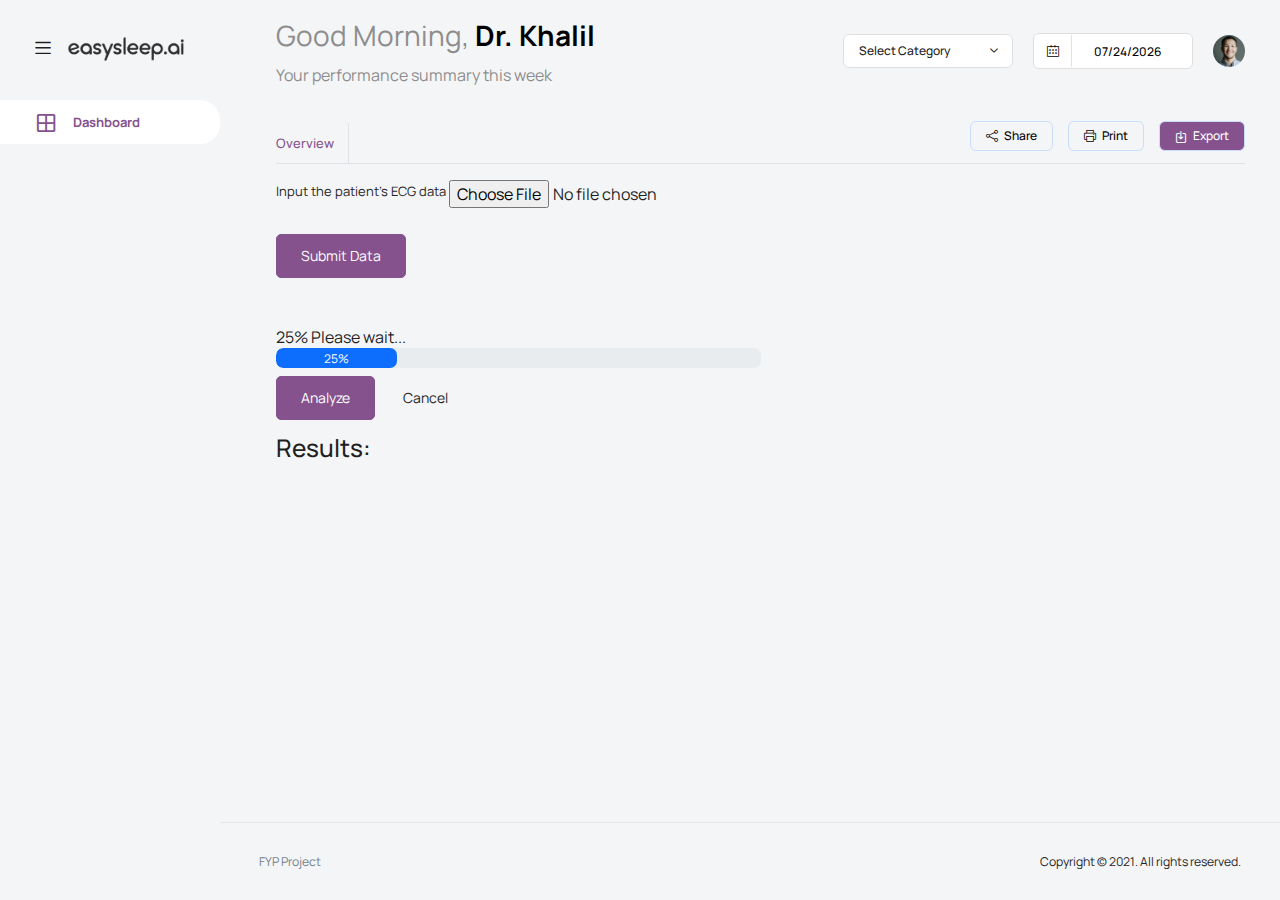
==== commit 28750812: "Update index.html" ====
--- a/index.html
+++ b/index.html
@@ -338,6 +338,7 @@
                 </p>
               </div>
             </div>
+            <h3 class="pt-2">Results:</h3>
           </div>
           
           </div>
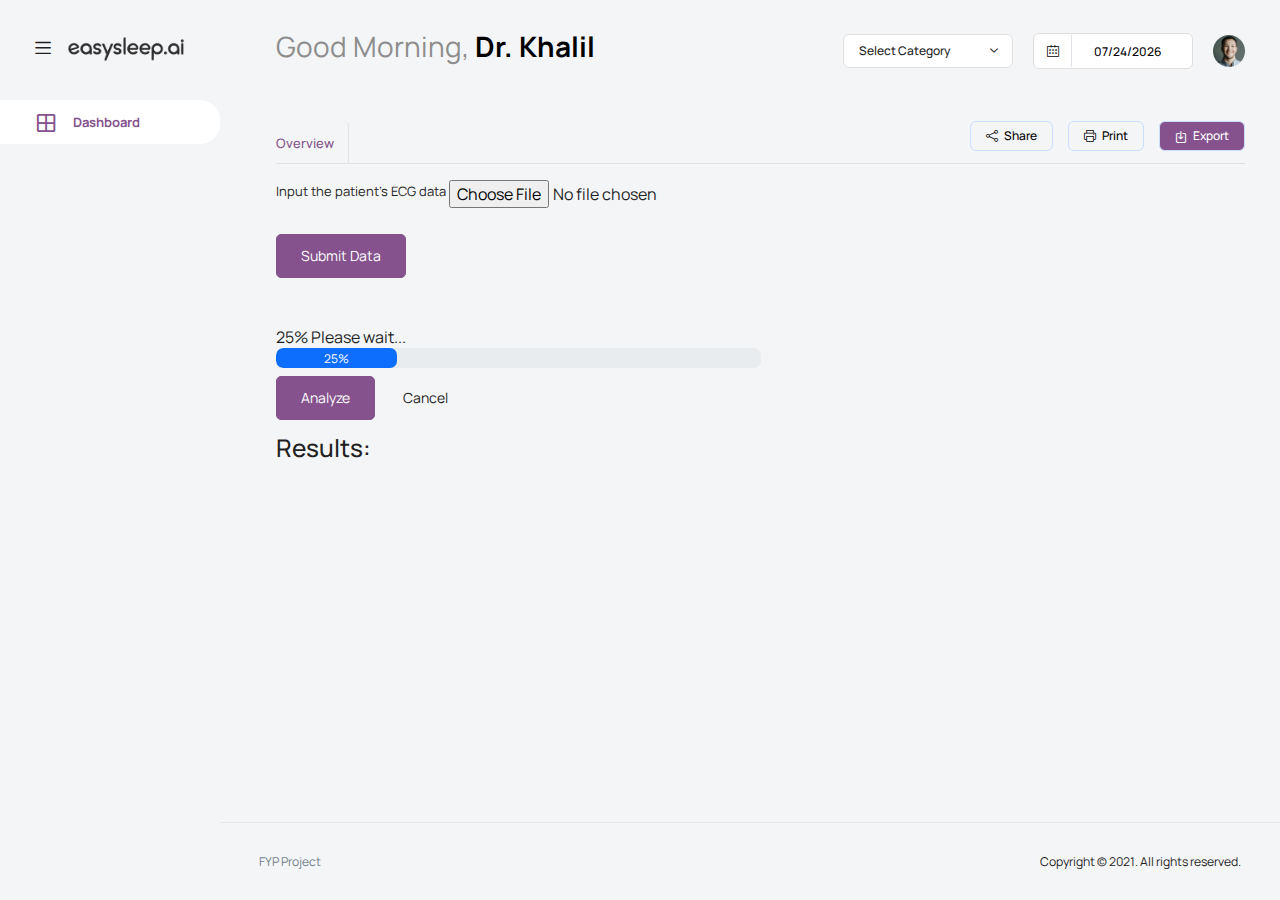
==== commit 6d413f21: "Update index.html" ====
--- a/index.html
+++ b/index.html
@@ -46,7 +46,6 @@
         <ul class="navbar-nav">
           <li class="nav-item font-weight-semibold d-none d-lg-block ms-0">
             <h1 class="welcome-text">Good Morning, <span class="text-black fw-bold">Dr. Khalil</span></h1>
-            <h3 class="welcome-sub-text">Your performance summary this week </h3>
           </li>
         </ul>
         <ul class="navbar-nav ms-auto">
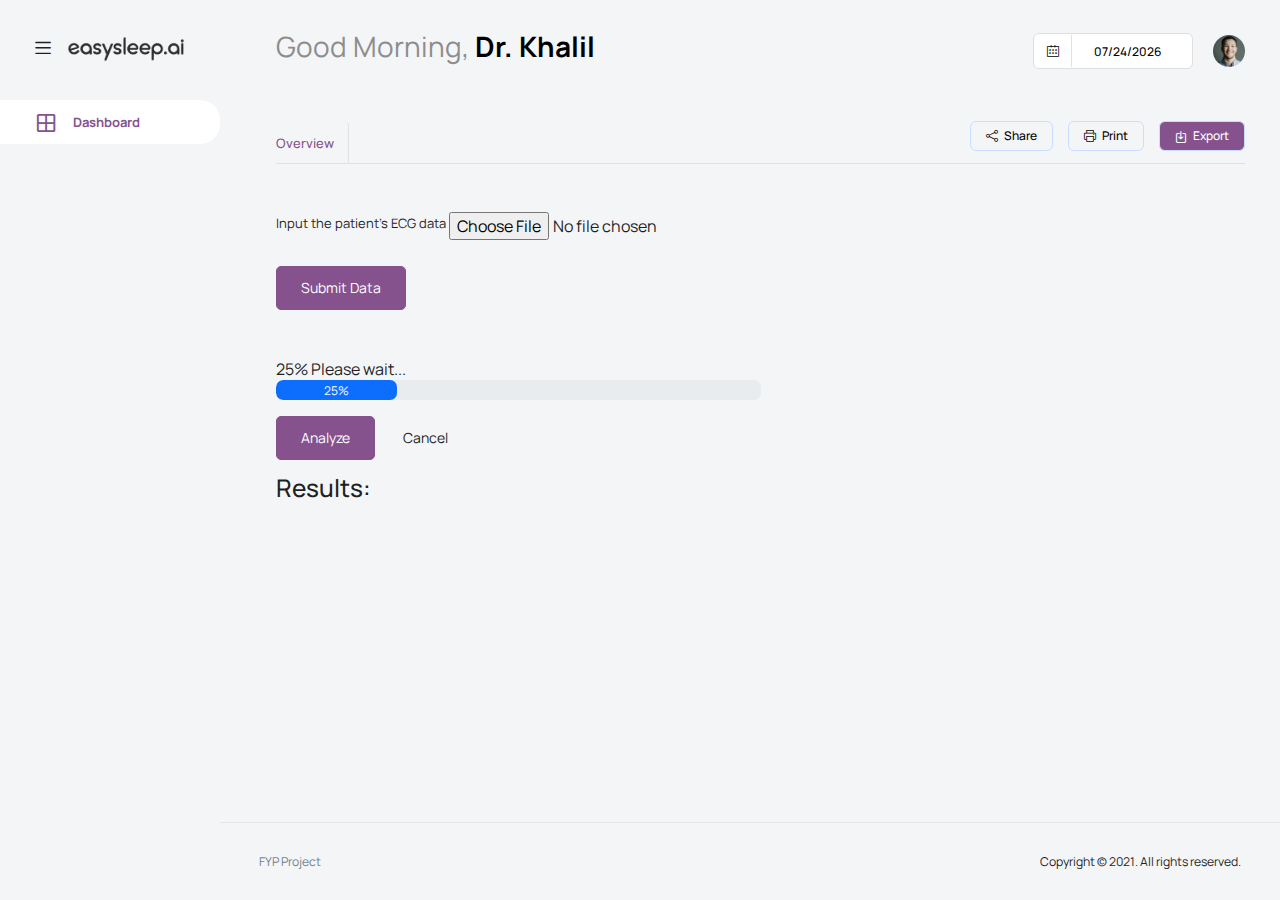
==== commit 67ff75ce: "changes" ====
--- a/index.html
+++ b/index.html
@@ -38,7 +38,7 @@
             <img src="images/logo-b.png" alt="logo" />
           </a>
           <a class="navbar-brand brand-logo-mini" href="index.html">
-            <img src="images/logo-mini.svg" alt="logo" />
+            <img src="images/logo-s.png" alt="logo" />
           </a>
         </div>
       </div>
@@ -49,7 +49,7 @@
           </li>
         </ul>
         <ul class="navbar-nav ms-auto">
-          <li class="nav-item dropdown d-none d-lg-block">
+          <!-- <li class="nav-item dropdown d-none d-lg-block">
             <a class="nav-link dropdown-bordered dropdown-toggle dropdown-toggle-split" id="messageDropdown" href="#" data-bs-toggle="dropdown" aria-expanded="false"> Select Category </a>
             <div class="dropdown-menu dropdown-menu-right navbar-dropdown preview-list pb-0" aria-labelledby="messageDropdown">
               <a class="dropdown-item py-3" >
@@ -81,7 +81,7 @@
                 </div>
               </a>
             </div>
-          </li>
+          </li> -->
           <li class="nav-item d-none d-lg-block">
             <div id="datepicker-popup" class="input-group date datepicker navbar-date-picker">
               <span class="input-group-addon input-group-prepend border-right">
@@ -316,14 +316,14 @@
                 </div>
               </div>
             </div>
-            <div class="pt-3">
+            <div class="pt-5">
             <form>
               <div class="form-group">
                 <label for="exampleFormControlFile1">Input the patient's ECG data</label>
                 <input type="file" class="form-control-file bt" id="exampleFormControlFile1">
               </div>
             </form>
-            <a class="btn btn-block btn-primary auth-form-btn" href="">Submit Data</a>
+            <a class="btn btn-primary auth-form-btn" href="">Submit Data</a>
             <div class="clearfix"></div>
             <div class="pt-5 col-6">
               <div class="span4">
@@ -331,7 +331,7 @@
               <div class="progress">
                 <div class="progress-bar progress-lg " role="progressbar" style="width: 25%;" aria-valuenow="25" aria-valuemin="0" aria-valuemax="100">25%</div>
               </div>
-                <p class="pt-2">
+                <p class="pt-3">
                   <button class="btn btn-primary" type="button">Analyze</button>
                   <button class="btn btn-mini" type="button">Cancel</button>
                 </p>
--- a/css/vertical-layout-light/style.css
+++ b/css/vertical-layout-light/style.css
@@ -28832,7 +28832,6 @@
 }
 
 .navbar .navbar-brand-wrapper .brand-logo-mini img {
-  width: calc(70px - 30px);
   max-width: 100%;
   margin: auto;
 }
